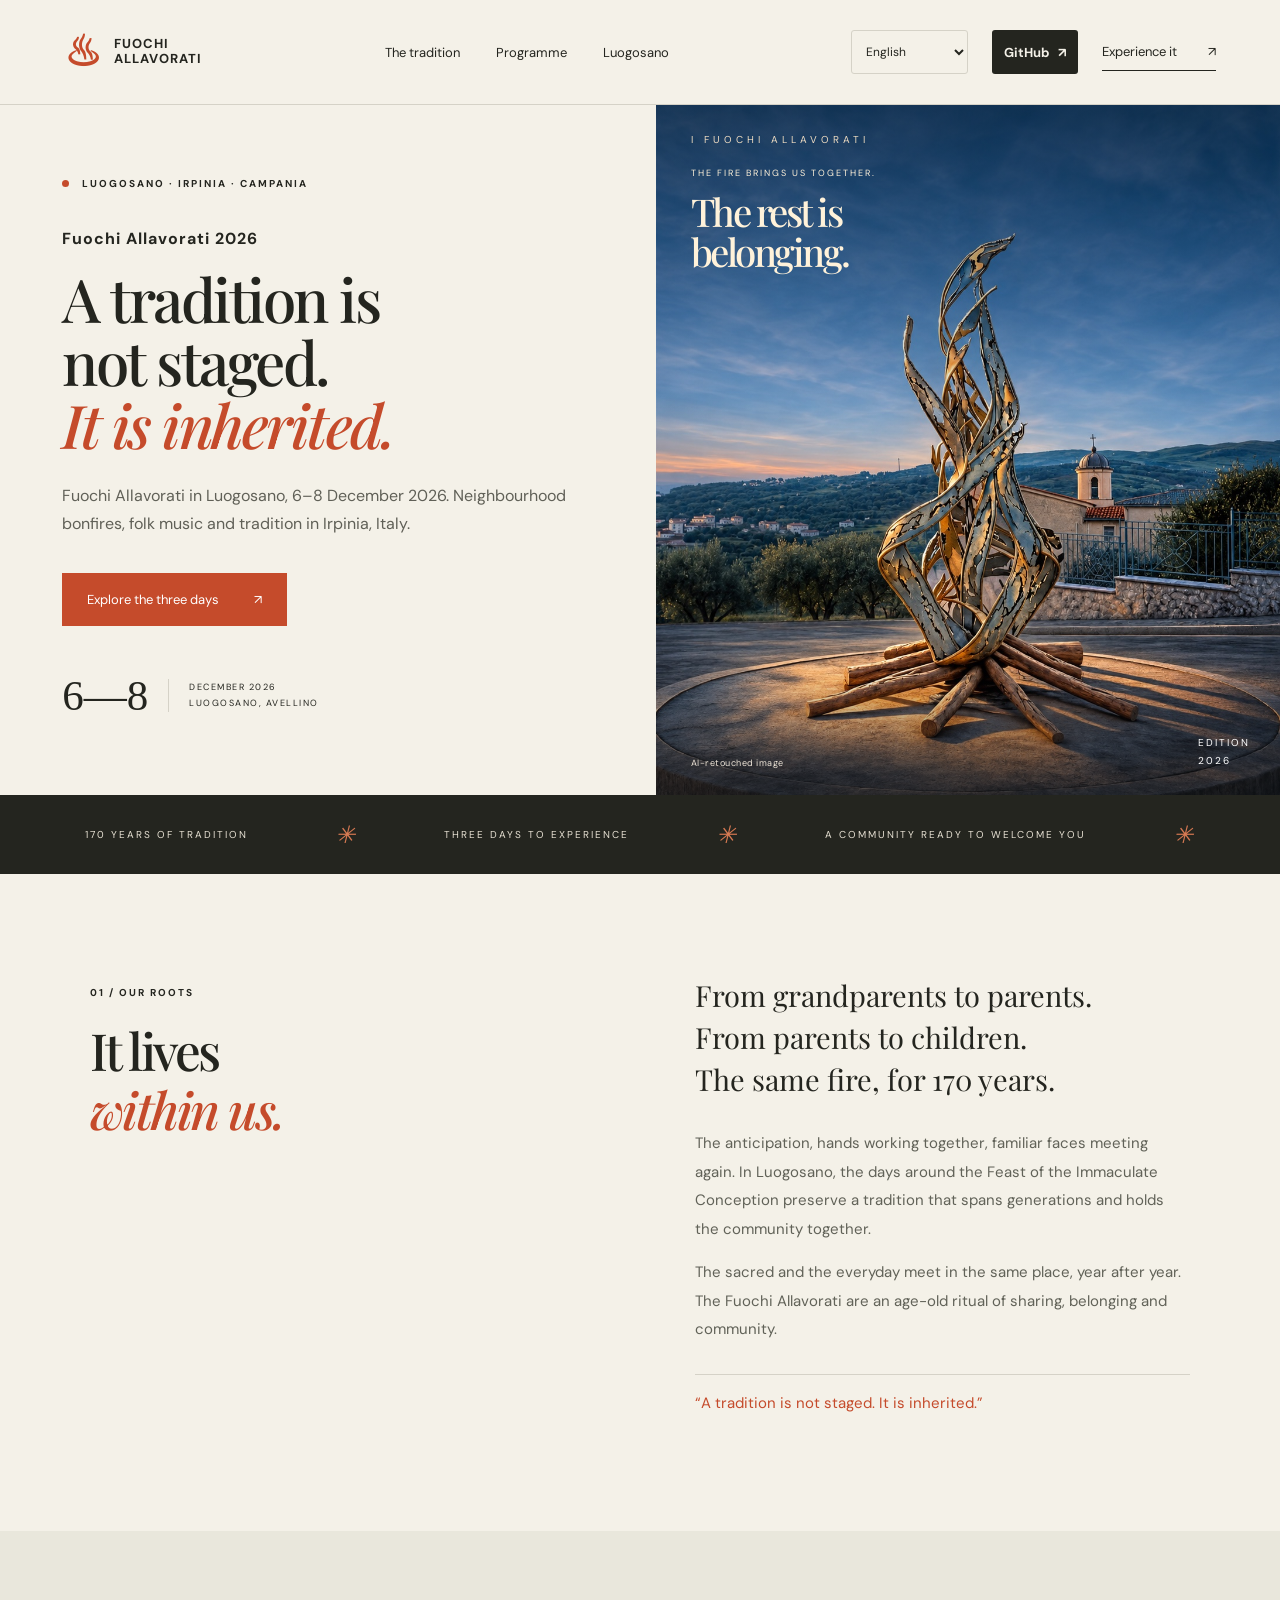
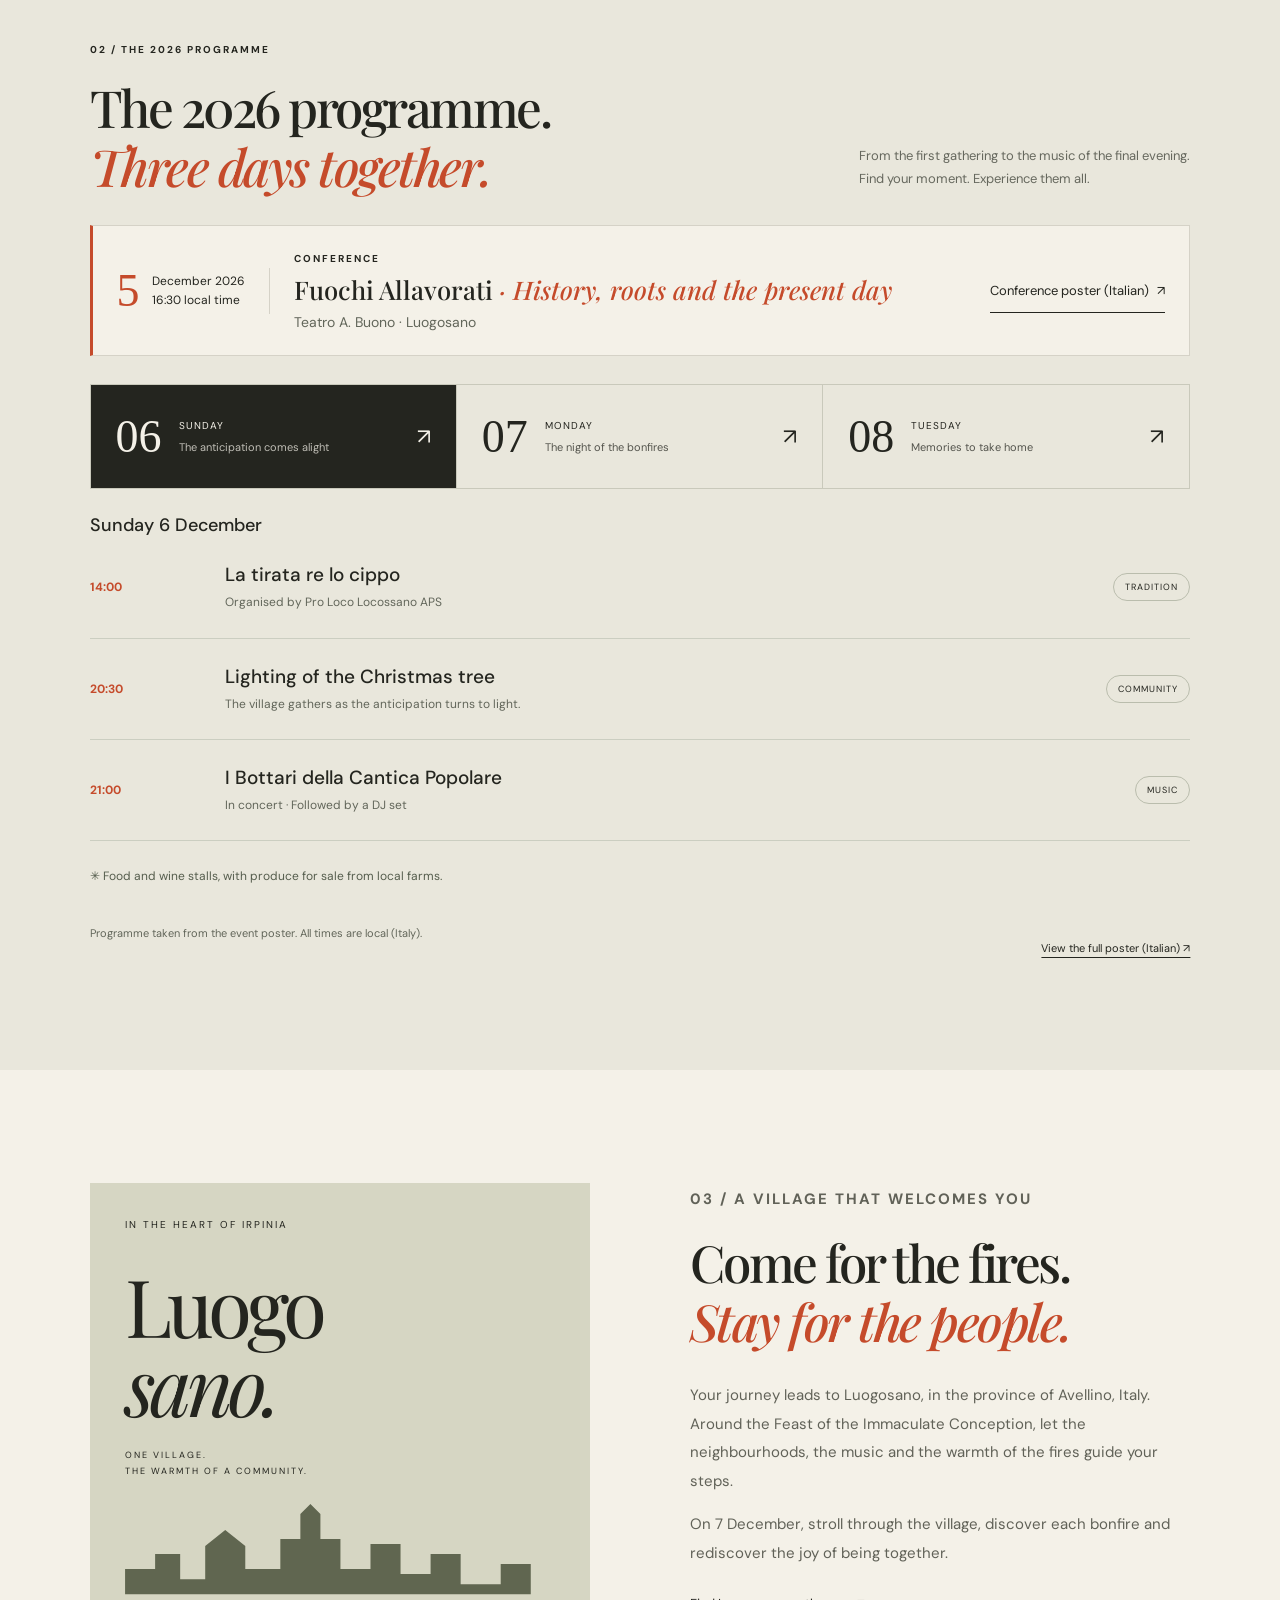
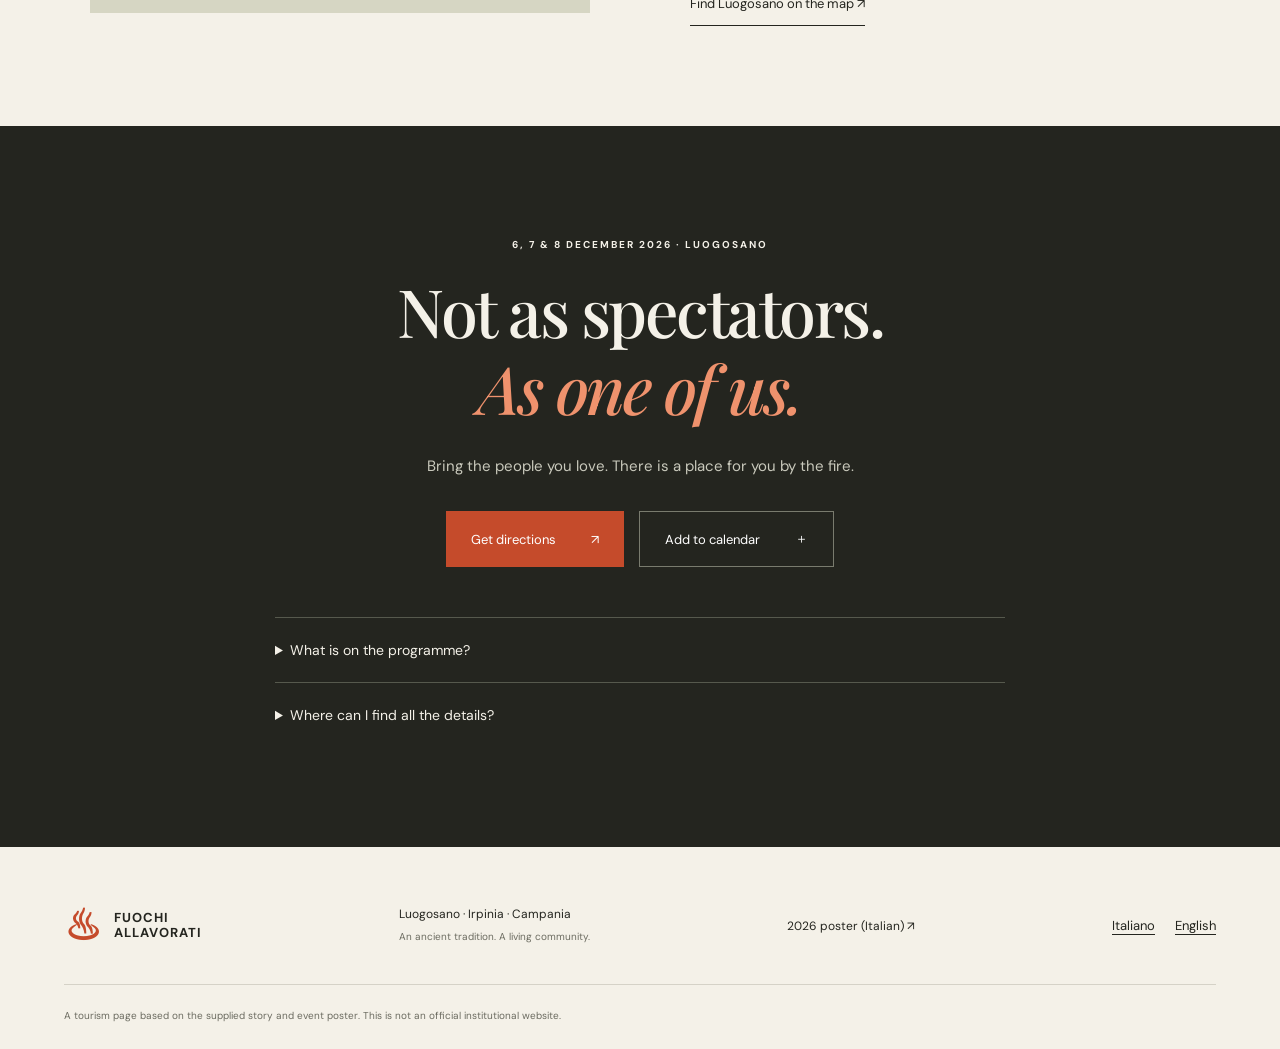
==== en/index.html @ 7b6b76b2 "ottimizzazione SEO and AI" ====
<!doctype html>
<html lang="en">
<head>
<meta charset="UTF-8"><meta name="viewport" content="width=device-width,initial-scale=1">
<!-- SEO:START -->
<title>Fuochi Allavorati 2026 in Luogosano | Programme &amp; Dates</title>
<meta name="description" content="Fuochi Allavorati in Luogosano, Italy, 6–8 December 2026. Bonfires, folk music and Irpinia traditions. Conference on 5 December, programme and directions.">
<meta name="robots" content="index, follow, max-image-preview:large">
<link rel="canonical" href="https://fuochiallavorati.it/en/">
<link rel="alternate" hreflang="it" href="https://fuochiallavorati.it/">
<link rel="alternate" hreflang="en" href="https://fuochiallavorati.it/en/">
<link rel="alternate" hreflang="x-default" href="https://fuochiallavorati.it/">
<link rel="alternate" type="text/markdown" href="https://fuochiallavorati.it/en/index.md" title="Text version">
<link rel="describedby" type="text/plain" href="https://fuochiallavorati.it/llms.txt">
<meta property="og:type" content="website">
<meta property="og:site_name" content="Fuochi Allavorati · Luogosano">
<meta property="og:locale" content="en_GB">
<meta property="og:locale:alternate" content="it_IT">
<meta property="og:url" content="https://fuochiallavorati.it/en/">
<meta property="og:title" content="Fuochi Allavorati 2026 in Luogosano | Programme &amp; Dates">
<meta property="og:description" content="Fuochi Allavorati in Luogosano, Italy, 6–8 December 2026. Bonfires, folk music and Irpinia traditions. Conference on 5 December, programme and directions.">
<meta property="og:image" content="https://fuochiallavorati.it/scultura-fuochi.jpg">
<meta property="og:image:type" content="image/jpeg">
<meta property="og:image:width" content="1066">
<meta property="og:image:height" content="1476">
<meta property="og:image:alt" content="Metal flame sculpture in Luogosano at dusk">
<meta name="twitter:card" content="summary_large_image">
<meta name="twitter:title" content="Fuochi Allavorati 2026 in Luogosano | Programme &amp; Dates">
<meta name="twitter:description" content="Fuochi Allavorati in Luogosano, Italy, 6–8 December 2026. Bonfires, folk music and Irpinia traditions. Conference on 5 December, programme and directions.">
<meta name="twitter:image" content="https://fuochiallavorati.it/scultura-fuochi.jpg">
<script type="application/ld+json">
{
  "@context": "https://schema.org",
  "@graph": [
    {
      "@type": "WebSite",
      "@id": "https://fuochiallavorati.it/#website",
      "url": "https://fuochiallavorati.it/",
      "name": "Fuochi Allavorati · Luogosano",
      "inLanguage": [
        "it",
        "en"
      ]
    },
    {
      "@type": "WebPage",
      "@id": "https://fuochiallavorati.it/en/#webpage",
      "url": "https://fuochiallavorati.it/en/",
      "name": "Fuochi Allavorati 2026 in Luogosano | Programme & Dates",
      "description": "Fuochi Allavorati in Luogosano, Italy, 6–8 December 2026. Bonfires, folk music and Irpinia traditions. Conference on 5 December, programme and directions.",
      "inLanguage": "en",
      "isPartOf": {
        "@id": "https://fuochiallavorati.it/#website"
      },
      "mainEntity": {
        "@id": "https://fuochiallavorati.it/#festival-2026"
      }
    },
    {
      "@type": "Festival",
      "@id": "https://fuochiallavorati.it/#festival-2026",
      "name": "Fuochi Allavorati 2026",
      "description": "Three days of tradition in Luogosano with neighbourhood bonfires, folk music, and food and wine stalls.",
      "startDate": "2026-12-06",
      "endDate": "2026-12-08",
      "eventStatus": "https://schema.org/EventScheduled",
      "eventAttendanceMode": "https://schema.org/OfflineEventAttendanceMode",
      "url": "https://fuochiallavorati.it/en/",
      "image": [
        "https://fuochiallavorati.it/fuochi.jpg"
      ],
      "location": {
        "@type": "Place",
        "name": "Luogosano",
        "address": {
          "@type": "PostalAddress",
          "addressLocality": "Luogosano",
          "addressRegion": "Campania",
          "addressCountry": "IT"
        }
      }
    }
  ]
}
</script>
<!-- SEO:END -->
<meta name="theme-color" content="#201f19">
<link rel="preconnect" href="https://fonts.googleapis.com">
<link rel="preconnect" href="https://fonts.gstatic.com" crossorigin>
<link rel="stylesheet" href="https://fonts.googleapis.com/css2?family=DM+Sans:wght@400;500;600;700&family=Playfair+Display:ital,wght@0,500;0,600;0,700;1,500;1,600&display=swap">
<link rel="preload" as="image" href="../scultura-fuochi.jpg" fetchpriority="high">
<link rel="stylesheet" href="../style.css">
</head>
<body>
<a class="skip" href="#programma">Skip to the programme</a>
<header><a class="brand" href="#" aria-label="Fuochi Allavorati, home"><span class="flame">♨</span><span>FUOCHI<br>ALLAVORATI</span></a><nav aria-label="Main navigation"><a href="#rito">The tradition</a><a href="#programma">Programme</a><a href="#luogosano">Luogosano</a></nav><div class="header-actions"><label class="language-label"><span class="sr-only">Website language</span><select id="language" aria-label="Website language"><option value="auto">Automatic</option><option value="it" lang="it">Italiano</option><option value="en" lang="en">English</option></select></label><a class="repository-link" href="https://github.com/carminedigre/fuochi-allavorati" target="_blank" rel="noopener">GitHub <span aria-hidden="true">↗</span></a><a class="nav-cta" href="#visita">Experience it <span>↗</span></a></div></header>
<main>
<section class="hero">
<div class="hero-copy"><p class="eyebrow"><span class="dot"></span> LUOGOSANO · IRPINIA · CAMPANIA</p><h1><span class="hero-name">Fuochi Allavorati 2026</span>A tradition is<br>not staged.<br><em>It is inherited.</em></h1><p class="intro">Fuochi Allavorati in Luogosano, 6–8 December 2026. Neighbourhood bonfires, folk music and tradition in Irpinia, Italy.</p><a class="button" href="#programma">Explore the three days <span>↗</span></a><div class="hero-date"><b>6—8</b><span>DECEMBER 2026<br>LUOGOSANO, AVELLINO</span></div></div>
<div class="hero-art" role="img" aria-label="Metal flame sculpture in Luogosano at dusk"><div class="art-image"></div><div class="art-shade"></div><span class="art-label">I FUOCHI ALLAVORATI</span><div class="art-caption"><span>THE FIRE BRINGS US TOGETHER.</span><p>The rest is<br>belonging.</p></div><span class="art-credit">AI-retouched image</span><span class="art-number">EDITION<br>2026</span></div>
</section>
<div class="ribbon"><span>170 YEARS OF TRADITION</span><i>✳</i><span>THREE DAYS TO EXPERIENCE</span><i>✳</i><span>A COMMUNITY READY TO WELCOME YOU</span><i>✳</i></div>
<section class="story section" id="rito"><div><p class="eyebrow">01 / OUR ROOTS</p><h2>It lives<br><em>within us.</em></h2></div><div class="story-text"><p class="lead">From grandparents to parents.<br>From parents to children.<br>The same fire, for 170 years.</p><p>The anticipation, hands working together, familiar faces meeting again. In Luogosano, the days around the Feast of the Immaculate Conception preserve a tradition that spans generations and holds the community together.</p><p>The sacred and the everyday meet in the same place, year after year. The Fuochi Allavorati are an age-old ritual of sharing, belonging and community.</p><blockquote>“A tradition is not staged. It is inherited.”</blockquote></div></section>
<section class="program section" id="programma"><div class="section-head"><div><p class="eyebrow">02 / THE 2026 PROGRAMME</p><h2>The 2026 programme.<br><em>Three days together.</em></h2></div><p>From the first gathering to the music of the final evening.<br>Find your moment. Experience them all.</p></div>
<article class="conference" aria-labelledby="convegno">
  <time class="conference-date" datetime="2026-12-05T16:30:00+01:00">
    <span class="conference-day">5</span>
    <span><span>December 2026</span><br><span>16:30 local time</span></span>
  </time>
  <div>
    <p class="eyebrow">CONFERENCE</p>
    <h3 id="convegno">Fuochi Allavorati <em>· <span>History, roots and the present day</span></em></h3>
    <p class="conference-venue">Teatro A. Buono · Luogosano</p>
  </div>
  <a class="text-link" href="../convegno.jpg" target="_blank" rel="noopener">Conference poster (Italian) <span aria-hidden="true">↗</span></a>
</article>
<div class="tabs" role="tablist" aria-label="Programme days"><button role="tab" aria-selected="true" id="tab-6" aria-controls="day-6" tabindex="0" data-day="6"><b>06</b><span>SUNDAY<br><small>The anticipation comes alight</small></span><i>↗</i></button><button role="tab" aria-selected="false" id="tab-7" aria-controls="day-7" tabindex="-1" data-day="7"><b>07</b><span>MONDAY<br><small>The night of the bonfires</small></span><i>↗</i></button><button role="tab" aria-selected="false" id="tab-8" aria-controls="day-8" tabindex="-1" data-day="8"><b>08</b><span>TUESDAY<br><small>Memories to take home</small></span><i>↗</i></button></div>
<div class="day" id="day-6" role="tabpanel" aria-labelledby="tab-6"><h3 class="day-heading">Sunday 6 December</h3><div class="event"><time>14:00</time><div><h3>La tirata re lo cippo</h3><p>Organised by Pro Loco Locossano APS</p></div><span>TRADITION</span></div><div class="event"><time>20:30</time><div><h3>Lighting of the Christmas tree</h3><p>The village gathers as the anticipation turns to light.</p></div><span>COMMUNITY</span></div><div class="event"><time>21:00</time><div><h3>I Bottari della Cantica Popolare</h3><p>In concert · Followed by a DJ set</p></div><span>MUSIC</span></div><p class="program-note">✳ Food and wine stalls, with produce for sale from local farms.</p></div>
<div class="day" id="day-7" role="tabpanel" aria-labelledby="tab-7"><h3 class="day-heading">Monday 7 December</h3><div class="event"><time>EVENING</time><div><h3>The night of the bonfires</h3><p>Bonfires burn throughout the evening in the village neighbourhoods. Walk through the village and discover them, one by one.</p></div><span>THE RITUAL</span></div><div class="event"><time>ROAMING</time><div><h3>Music meets the fire</h3><p>Two folk music groups roam between the bonfires.</p></div><span>MUSIC</span></div></div>
<div class="day" id="day-8" role="tabpanel" aria-labelledby="tab-8"><h3 class="day-heading">Tuesday 8 December</h3><div class="event"><time>DURING THE DAY</time><div><h3>Fuochi Allavorati photography contest</h3><p>Organised by Pro Loco Luogosano APS · Time not specified on the poster.</p></div><span>PHOTOGRAPHY</span></div><div class="event"><time>18:30</time><div><h3>Live music</h3><p>Piazza A. De Gasperi</p></div><span>MUSIC</span></div></div>
<div class="program-bottom"><span>Programme taken from the event poster. All times are local (Italy).</span><a href="../fuochi.jpg" target="_blank" rel="noopener">View the full poster (Italian) ↗</a></div></section>
<section class="place section" id="luogosano"><div class="place-mark"><span>IN THE HEART OF IRPINIA</span><div>Luogo<span>sano.</span></div><p>ONE VILLAGE.<br>THE WARMTH OF A COMMUNITY.</p><svg viewBox="0 0 500 110" aria-hidden="true"><path d="M0 90L35 90 35 65 65 65 65 50 90 50 90 75 115 75 115 42 135 26 155 42 155 65 190 65 190 35 210 35 210 10 220 0 230 10 230 35 250 35 250 65 280 65 280 40 310 40 310 70 340 70 340 50 370 50 370 80 410 80 410 60 440 60 440 90 500 90"/></svg></div><div><p class="eyebrow">03 / A VILLAGE THAT WELCOMES YOU</p><h2>Come for the fires.<br><em>Stay for the people.</em></h2><p>Your journey leads to Luogosano, in the province of Avellino, Italy. Around the Feast of the Immaculate Conception, let the neighbourhoods, the music and the warmth of the fires guide your steps.</p><p>On 7 December, stroll through the village, discover each bonfire and rediscover the joy of being together.</p><a class="text-link" href="https://www.google.com/maps/search/?api=1&query=Luogosano+Avellino+Italia" target="_blank" rel="noopener">Find Luogosano on the map ↗</a></div></section>
<section class="visit section" id="visita"><p class="eyebrow">6, 7 &amp; 8 DECEMBER 2026 · LUOGOSANO</p><h2>Not as spectators.<br><em>As one of us.</em></h2><p>Bring the people you love. There is a place for you by the fire.</p><div class="visit-actions"><a class="button" href="https://www.google.com/maps/dir/?api=1&destination=Luogosano+Avellino+Italia" target="_blank" rel="noopener">Get directions <span>↗</span></a><a class="button secondary" href="../fuochi-allavorati-en.ics" download>Add to calendar <span>＋</span></a></div><details><summary>What is on the programme?</summary><p>6 December: tirata re lo cippo, Christmas tree lighting, a concert, a DJ set, and food and wine stalls. 7 December: neighbourhood bonfires and roaming musicians. 8 December: a photography contest and live music at 18:30 in Piazza A. De Gasperi.</p></details><details><summary>Where can I find all the details?</summary><p>See the <a href="../fuochi.jpg" target="_blank" rel="noopener">full poster (in Italian)</a>. Parking, accessibility, any admission fees and contest entry details are not specified in the available material.</p></details></section>
</main><footer><a class="brand" href="#"><span class="flame">♨</span><span>FUOCHI<br>ALLAVORATI</span></a><p>Luogosano · Irpinia · Campania<br><small>An ancient tradition. A living community.</small></p><a href="../fuochi.jpg" target="_blank" rel="noopener">2026 poster (Italian) ↗</a><div class="language-links"><a href="../" data-language="it" lang="it" hreflang="it">Italiano</a><a href="./" data-language="en" lang="en" hreflang="en">English</a></div><small class="credits">A tourism page based on the supplied story and event poster. This is not an official institutional website.</small></footer>
<script src="../i18n.js" defer></script><script src="../app.js" defer></script></body></html>
---- style.css ----
:root{--paper:#f4f1e8;--ink:#24251f;--orange:#c54b2b;--line:#d5d2c7}*{box-sizing:border-box}html{scroll-behavior:smooth;scroll-padding-top:30px}body{margin:0;background:var(--paper);color:var(--ink);font-family:'DM Sans',sans-serif}a{color:inherit;text-decoration:none}button{font:inherit}a,button,summary{-webkit-tap-highlight-color:transparent}a:focus-visible,button:focus-visible,summary:focus-visible{outline:3px solid var(--orange);outline-offset:6px}header{height:105px;padding:0 5%;display:flex;align-items:center;justify-content:space-between;border-bottom:1px solid var(--line)}.brand{display:flex;gap:11px;align-items:center;font-size:13px;font-weight:700;line-height:1.15;letter-spacing:1px}.flame{font-size:42px;font-family:serif;color:var(--orange)}nav{display:flex;gap:36px;font-size:13px}.nav-cta{font-size:13px;border-bottom:1px solid var(--ink);padding:10px 0}.nav-cta span{margin-left:28px}.hero{display:grid;grid-template-columns:1.05fr 1fr;min-height:690px}.hero-copy{padding:60px 8% 35px 9.5%}.eyebrow{font-size:10px;letter-spacing:2px;font-weight:700;line-height:1.7}.dot{display:inline-block;width:7px;height:7px;background:var(--orange);border-radius:50%;margin-right:9px}h1,h2,.art-caption p{font-family:'Playfair Display',Georgia,serif;font-weight:500;letter-spacing:-2.5px}h1{font-size:clamp(55px,5.5vw,86px);line-height:1.05;margin:35px 0 26px}em{font-weight:500;color:var(--orange)}.intro{font-size:16px;line-height:1.7;color:#606057}.button{display:inline-flex;justify-content:space-between;align-items:center;gap:35px;background:var(--orange);color:#fff;padding:18px 25px;font-size:13px;margin-top:20px;transition:background .2s,transform .2s}.button:hover{background:#a63c21;transform:translateY(-2px)}.hero-date{display:flex;gap:20px;align-items:center;margin-top:48px}.hero-date b{font-family:Georgia,serif;font-weight:400;font-size:43px;line-height:1}.hero-date span{font-size:9px;letter-spacing:1.5px;line-height:1.8;border-left:1px solid var(--line);padding-left:20px}.hero-art{position:relative;overflow:hidden;background:#1b0808;min-height:650px}.art-image{position:absolute;inset:0;background-image:url('fuochi.jpg');background-size:auto 180%;background-position:100% 85%;transform:scale(1.04)}.art-shade{position:absolute;inset:0;background:linear-gradient(180deg,rgba(22,8,5,.94) 0%,rgba(22,8,5,.2) 38%,transparent 60%,rgba(22,8,5,.7) 100%)}.art-label{position:absolute;top:42px;left:35px;color:#eddbc2;letter-spacing:4px;font-size:10px}.art-caption{position:absolute;top:100px;left:35px;color:#fff2da}.art-caption>span{font-size:9px;letter-spacing:2px}.art-caption p{font-size:48px;line-height:1.05;margin:16px 0}.art-number{position:absolute;bottom:30px;right:30px;font-size:10px;line-height:1.8;letter-spacing:2px;color:#fff}.ribbon{background:var(--ink);color:#e7e1d3;display:flex;justify-content:space-around;align-items:center;padding:24px 4%;font-size:10px;letter-spacing:2px;gap:20px}.ribbon i{font-size:24px;color:#d87a53}.section{padding:100px 7%}h2{font-size:clamp(40px,4vw,60px);line-height:1.15;margin:20px 0 30px}.story{display:grid;grid-template-columns:1fr 1fr;gap:10%}.story-text{max-width:530px}.story-text p,.place p{font-size:15px;line-height:1.9;color:#616258}.story-text .lead{font-family:'Playfair Display',Georgia,serif;font-size:29px;line-height:1.45;color:var(--ink);margin-top:0}blockquote{font-size:15px;margin:30px 0 0;padding:18px 0;border-top:1px solid var(--line);color:var(--orange)}.program{background:#e9e7dc}.section-head{display:flex;justify-content:space-between;align-items:flex-end;gap:30px}.section-head>p{font-size:13px;line-height:1.8;color:#66685e;margin-bottom:35px}.tabs{display:grid;grid-template-columns:repeat(3,1fr);margin-top:28px;border:1px solid #c9c9bb}.tabs button{cursor:pointer;border:0;border-right:1px solid #c9c9bb;background:transparent;display:flex;text-align:left;align-items:center;padding:25px;gap:17px;color:var(--ink)}.tabs button:last-child{border-right:0}.tabs button[aria-selected=true]{background:var(--ink);color:var(--paper)}.tabs b{font-family:Georgia,serif;font-size:46px;font-weight:400}.tabs span{font-size:10px;line-height:2;letter-spacing:1px}.tabs small{font-size:11px;letter-spacing:0;opacity:.75}.tabs i{margin-left:auto;font-style:normal;font-size:22px}.day{min-height:315px}.event{display:grid;grid-template-columns:110px 1fr auto;gap:25px;padding:25px 0;border-bottom:1px solid #cbcec1;align-items:center}.event time{font-size:12px;color:var(--orange);font-weight:700}.event h3{font-size:19px;font-weight:500;margin:0 0 6px}.event p{font-size:12px;color:#62665a;margin:0;line-height:1.6}.event>span{font-size:9px;letter-spacing:1px;border:1px solid #babdad;padding:7px 11px;border-radius:30px}.program-note{font-size:12px;padding:15px 0;color:#555d4d}.program-bottom{display:flex;justify-content:space-between;font-size:11px;gap:20px;padding-top:15px;color:#62665a}.program-bottom a{color:var(--ink);text-decoration:underline;text-underline-offset:5px}.place{display:grid;grid-template-columns:1fr 1fr;gap:9%;align-items:center}.place-mark{background:#d6d6c3;padding:35px 35px 0;min-height:390px;display:flex;flex-direction:column;overflow:hidden}.place-mark>span{font-size:10px;letter-spacing:2px}.place-mark>div{font-family:'Playfair Display',Georgia,serif;font-size:80px;letter-spacing:-5px;line-height:.98;margin:35px 0 15px}.place-mark>div span{display:block;font-style:italic}.place-mark p{font-size:9px;line-height:1.8;letter-spacing:2px;color:var(--ink)}.place-mark svg{width:calc(100% + 70px);margin:15px -35px -1px;fill:#606650}.text-link{display:inline-block;font-size:13px;border-bottom:1px solid;padding:12px 0}.visit{background:var(--ink);color:var(--paper);text-align:center}.visit h2{font-size:clamp(45px,5.2vw,75px)}.visit h2 em{color:#ef926d}.visit>p:not(.eyebrow){font-size:15px;color:#c9c9bc}.visit-actions{display:flex;justify-content:center;gap:15px;margin-bottom:50px}.secondary{background:transparent;border:1px solid #797b6e}.secondary:hover{background:#3f4137}details{text-align:left;max-width:730px;margin:auto;border-top:1px solid #56594d;padding:20px 0}summary{cursor:pointer;font-size:14px}details p{font-size:13px;line-height:1.8;color:#c9c9bc}details a{text-decoration:underline}footer{padding:45px 5% 25px;display:flex;align-items:center;justify-content:space-between;flex-wrap:wrap;gap:25px}footer p{font-size:12px;line-height:1.8}footer small{color:#6b6b60;font-size:10px}footer>a:last-of-type{font-size:12px}.credits{flex-basis:100%;border-top:1px solid var(--line);padding-top:22px}.skip{position:absolute;top:-100px}.skip:focus{top:5px;z-index:10;background:white;padding:15px}[hidden]{display:none!important}@media(min-width:1600px){body{max-width:1600px;margin:auto}}@media(max-width:850px){header{height:85px}nav{gap:17px}.hero-copy{padding-top:40px}.hero-art{min-height:620px}.art-image{background-size:auto 155%}.art-caption p{font-size:37px}.section{padding:70px 6%}.tabs button{padding:18px 12px;gap:10px}.tabs b{font-size:34px}.tabs i{display:none}.place-mark>div{font-size:62px}.section-head>p{max-width:220px}.event{grid-template-columns:95px 1fr auto}}@media(max-width:600px){header{height:78px}.brand{font-size:10px}.flame{font-size:32px}nav{gap:15px;font-size:11px}nav a:last-child{display:none}.nav-cta{font-size:11px}.nav-cta span{margin-left:5px}.hero{grid-template-columns:1fr}.hero-copy{padding:35px 6%}.hero h1{font-size:61px;margin-top:23px}.hero-date{margin-top:30px}.hero-art{min-height:440px}.art-image{background-size:auto 245%;background-position:100% 84%}.art-label{top:25px;left:25px}.art-caption{top:65px;left:25px}.art-caption p{font-size:39px}.ribbon{flex-wrap:wrap;font-size:8px;gap:13px;padding:18px}.ribbon span:last-of-type,.ribbon i:last-child{display:none}.ribbon i{font-size:17px}.story,.place{grid-template-columns:1fr;gap:25px}.section{padding:55px 6%}.story-text .lead{font-size:26px}.section-head{display:block}.section-head>p{max-width:none;margin-bottom:20px}.tabs button{display:block;padding:13px 9px}.tabs b{display:block;font-size:32px}.tabs span{font-size:8px;letter-spacing:.5px}.tabs small{font-size:9px;line-height:1.4;display:inline-block}.event{grid-template-columns:75px 1fr;gap:14px}.event time{font-size:10px}.event h3{font-size:17px}.event>span{display:none}.program-bottom{display:block;line-height:2.5}.day{min-height:340px}.place-mark{min-height:350px}.place-mark>div{font-size:80px}.visit-actions{flex-direction:column;gap:0;align-items:center}.visit-actions .button{width:260px;margin-top:15px}.visit h2{font-size:43px}footer{gap:20px}footer p{font-size:10px}}@media(prefers-reduced-motion:reduce){html{scroll-behavior:auto}*{transition:none!important}}
/* Isola visivamente il fuoco nella parte fotografica della locandina. */
.art-image{inset:20% 0 0;background-size:auto 300%;background-position:100% 85%}.art-shade{background:linear-gradient(180deg,#1b0808 0%,rgba(27,8,8,.96) 20%,rgba(27,8,8,.25) 51%,transparent 72%,rgba(27,8,8,.45) 100%)}
@media(max-width:600px){.art-image{inset:0;background-size:auto 300%;background-position:100% 85%}}
/* Language control and touch-first responsive refinements. */
.sr-only{position:absolute;width:1px;height:1px;padding:0;margin:-1px;overflow:hidden;clip:rect(0,0,0,0);white-space:nowrap;border:0}
.header-actions{display:flex;align-items:center;gap:24px}.language-label select{font:inherit;font-size:12px;color:var(--ink);background:transparent;border:1px solid var(--line);border-radius:3px;min-height:44px;max-width:145px;padding:8px 25px 8px 10px;cursor:pointer}.language-label select:focus-visible{outline:3px solid var(--orange);outline-offset:3px}
header nav a{display:inline-flex;align-items:center;min-height:44px}.hero-copy,.hero-art,.story>div,.place>div{min-width:0}html[lang=en] h1{font-size:clamp(48px,4.7vw,73px)}.event time{overflow-wrap:anywhere}.event h3,.event p{overflow-wrap:break-word}.tabs button{min-height:92px}.tabs span{min-width:0}.program-bottom a,.text-link{min-height:44px;display:inline-flex;align-items:center}summary{min-height:44px;align-content:center}details{padding:10px 0}.credits{line-height:1.7}
@media(max-width:1050px){header{padding:0 4%;gap:18px}header nav{gap:20px}.header-actions{gap:15px}.hero-copy{padding-left:8%;padding-right:6%}.nav-cta span{margin-left:8px}.tabs button{padding:20px 14px}.tabs small{line-height:1.4;display:inline-block}.section-head>p{max-width:270px}}
@media(max-width:760px){header{height:auto;min-height:112px;display:grid;grid-template-columns:1fr auto;gap:0 12px;padding:12px 5% 0}header>.brand{grid-column:1;grid-row:1}header nav{grid-column:1 / -1;grid-row:2;justify-content:space-between;border-top:1px solid var(--line);margin-top:10px;gap:12px}header nav a{font-size:12px}header nav a:last-child{display:inline-flex}.header-actions{grid-column:2;grid-row:1}.header-actions .nav-cta{display:none}.language-label select{font-size:12px;max-width:145px}.hero{grid-template-columns:1fr}.hero-copy{padding:35px 6% 38px}.hero h1,html[lang=en] .hero h1{font-size:clamp(42px,8.7vw,65px);letter-spacing:-2px;margin-top:24px}.hero-art{min-height:400px}.art-image{inset:0;background-size:auto 300%;background-position:100% 85%}.art-caption{top:60px;left:6%}.art-label{left:6%;top:25px}.art-caption p{font-size:38px}.hero-date{margin-top:30px}.hero .button{min-height:52px}.intro{font-size:16px}.ribbon{font-size:9px;letter-spacing:1px}.story,.place{grid-template-columns:1fr;gap:25px}.section-head{display:block}.section-head>p{max-width:none}.place-mark{max-width:100%}.visit h2{font-size:clamp(36px,7vw,52px)}}
@media(max-width:600px){.hero-art{min-height:370px}.section{padding:52px 6%}h2{font-size:clamp(34px,8.5vw,48px);letter-spacing:-1.5px}.tabs button{padding:14px 8px;min-height:130px}.tabs span{font-size:9px;letter-spacing:.2px}.tabs small{font-size:11px;line-height:1.4;min-height:32px;margin-top:5px}.tabs b{font-size:32px}.event{grid-template-columns:72px minmax(0,1fr);gap:12px;padding:23px 0}.event p{font-size:14px;line-height:1.6}.event h3{font-size:18px;line-height:1.35}.event time{font-size:11px}.program-note{font-size:13px;line-height:1.7}.program-bottom{font-size:12px;line-height:1.7}.day{min-height:0}.story-text p,.place p{font-size:16px;line-height:1.8}.place-mark p{font-size:10px}.visit-actions .button{width:100%;max-width:350px;min-height:52px}.visit-actions{margin-bottom:35px}.visit>p:not(.eyebrow){line-height:1.7}summary{font-size:15px;line-height:1.5;padding:8px 0}details p{font-size:14px}footer>a:last-of-type{min-height:44px;display:flex;align-items:center}footer p{font-size:12px}.credits{font-size:11px}.art-number{bottom:22px}.hero-date span{font-size:10px}}
@media(max-width:360px){.hero h1,html[lang=en] .hero h1{font-size:40px}.ribbon{font-size:8px;gap:8px}.ribbon i{font-size:14px}.tabs small{font-size:10px}.tabs button{padding:12px 6px}.place-mark>div{font-size:68px}.art-caption p{font-size:34px}}
@media(max-width:600px){.program-bottom a{display:flex;width:fit-content;margin-top:8px}}
.hero-art { background: #142a42; }
.art-image {
  inset: 0;
  background-image: url('scultura-fuochi.jpg');
  background-size: cover;
  background-position: center 80%;
  transform: none;
}
.art-shade {
  background: linear-gradient(180deg, rgba(10, 22, 34, .5), transparent 48%, transparent 82%, rgba(14, 18, 23, .65));
}
.art-label { top: 28px; }
.art-caption { top: 55px; }
.art-caption p { margin: 10px 0; font-size: clamp(29px, 3vw, 42px); }
.art-credit{position:absolute;bottom:25px;left:35px;color:#eee5d8;font-size:9px;letter-spacing:.5px;max-width:65%;line-height:1.5}.art-number{bottom:25px}
@media(max-width:760px){.hero-art{min-height:max(460px, 89vw)}.art-credit{left:6%;bottom:20px}.art-number{bottom:20px}.art-label{top:20px}.art-caption{top:42px}.art-caption p{font-size:28px}}
@media(max-width:360px){.hero-art{min-height:420px}}

.repository-link {
  display: inline-flex;
  align-items: center;
  gap: 8px;
  min-height: 44px;
  padding: 0 12px;
  border-radius: 3px;
  background: var(--ink);
  color: var(--paper);
  font-size: 13px;
  font-weight: 700;
}
.repository-link:hover { background: #3f4137; }
@media (max-width: 760px) {
  .header-actions { gap: 8px; }
  .language-label select { padding-right: 16px; }
  .repository-link { gap: 6px; padding: 0 10px; }
}
@media (max-width: 360px) {
  header { column-gap: 6px; }
  header > .brand, .header-actions { gap: 6px; }
  .language-label select { padding-right: 10px; padding-left: 8px; }
  .repository-link { padding: 0 8px; font-size: 12px; }
  .repository-link span { display: none; }
}

.conference {
  display: grid;
  grid-template-columns: auto minmax(0, 1fr) auto;
  align-items: center;
  gap: 24px;
  padding: 24px;
  background: var(--paper);
  border: 1px solid var(--line);
  border-left: 3px solid var(--orange);
}
.conference-date {
  display: flex;
  align-items: center;
  gap: 12px;
  padding-right: 24px;
  border-right: 1px solid var(--line);
  font-size: 12px;
  line-height: 1.6;
}
.conference-day {
  color: var(--orange);
  font: 46px/1 Georgia, serif;
}
.conference .eyebrow { margin: 0 0 6px; }
.conference h3 {
  margin: 0;
  font: 500 clamp(21px, 2vw, 28px)/1.25 'Playfair Display', Georgia, serif;
}
.conference-venue {
  margin: 8px 0 0;
  color: #62665a;
  font-size: 14px;
}
.conference .text-link { gap: 8px; justify-self: start; }
@media (max-width: 760px) {
  .conference {
    grid-template-columns: minmax(0, 1fr);
    gap: 16px;
    padding: 20px;
  }
  .conference-date {
    padding: 0;
    border: 0;
  }
}

.day-heading { font-size: 18px; font-weight: 500; margin: 24px 0 0; }
.tabs { display: none; }
.program-ready .tabs { display: grid; }
.language-links { display: flex; gap: 20px; font-size: 13px; }
.language-links a { display: inline-flex; align-items: center; min-height: 44px; text-decoration: underline; text-underline-offset: 4px; }

.hero-name {
  display: block;
  margin-bottom: 16px;
  font: 700 16px/1.5 'DM Sans', sans-serif;
  letter-spacing: 1px;
}
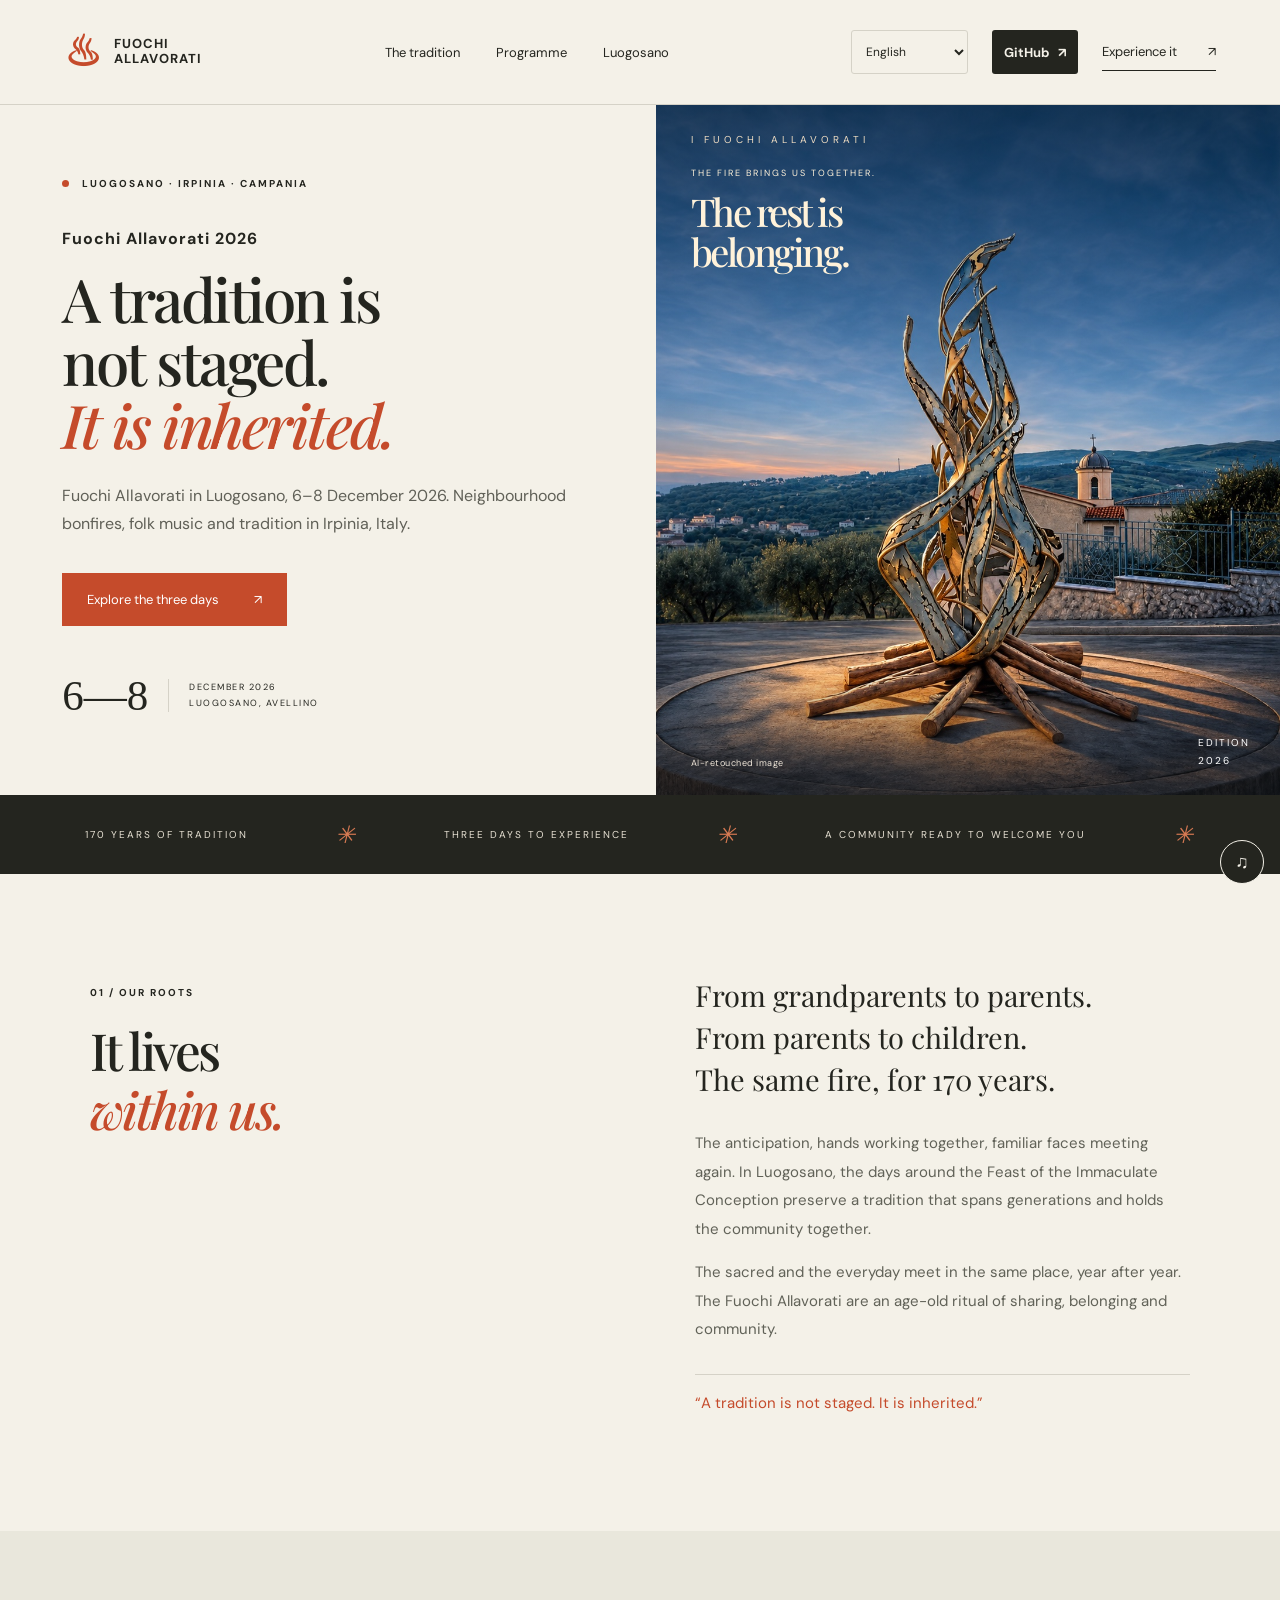
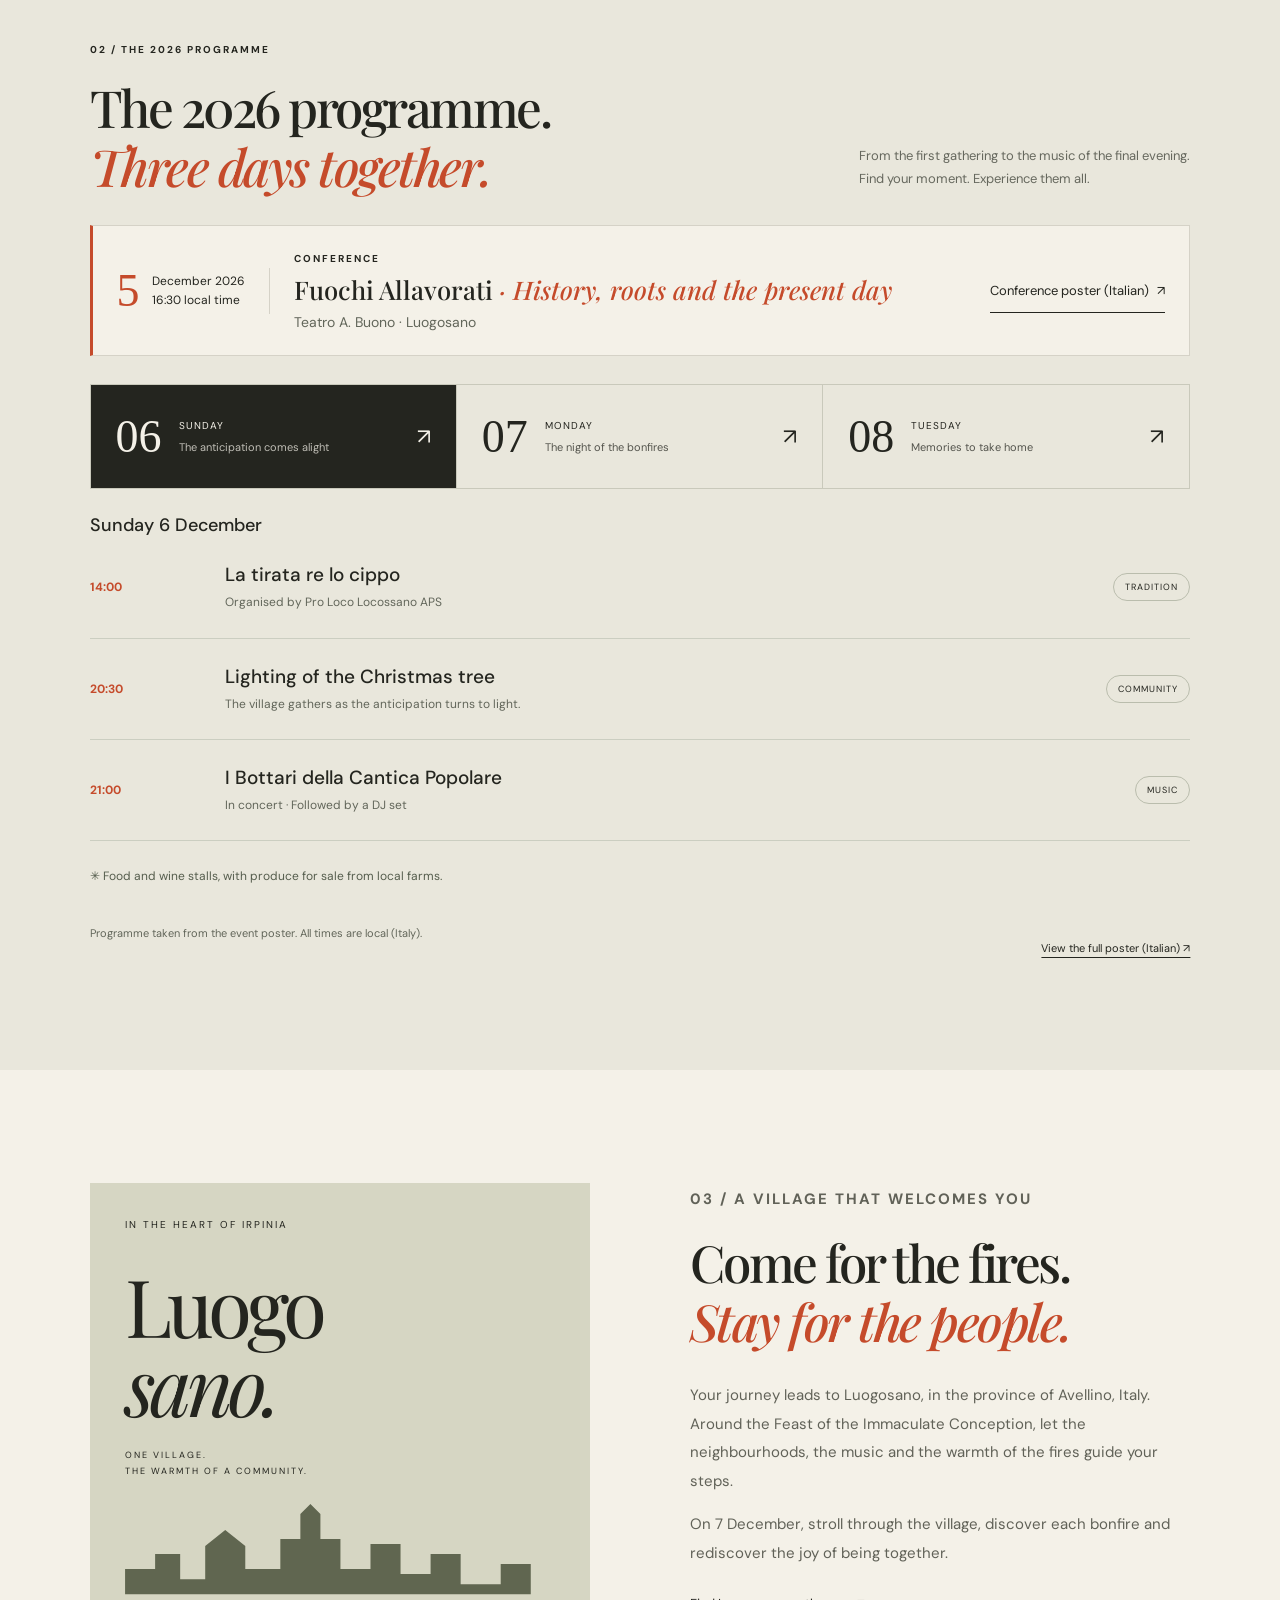
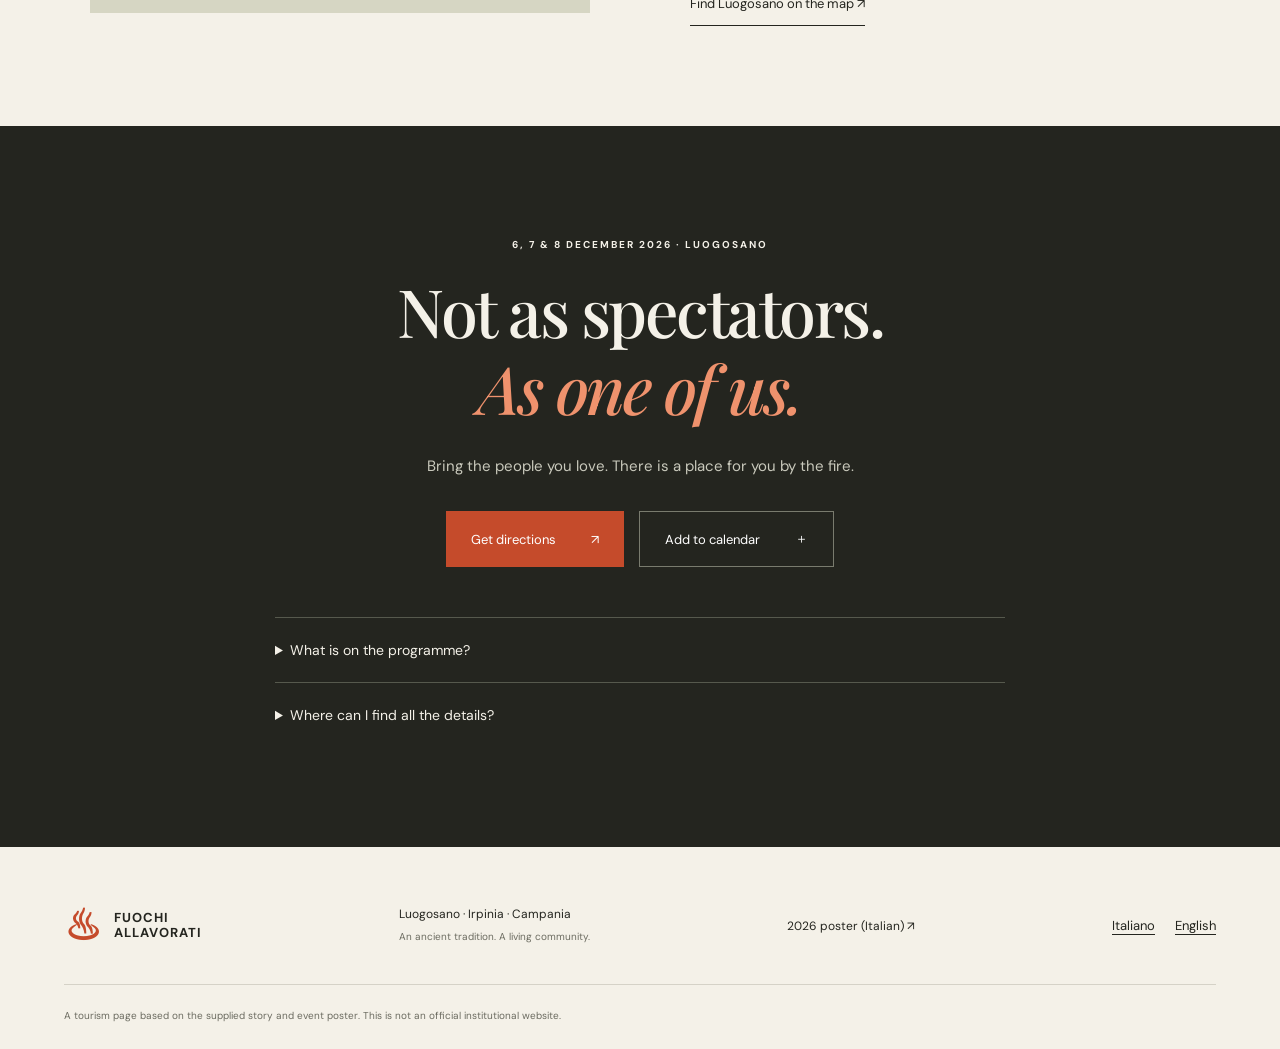
==== commit ac83c948: "add music" ====
--- a/en/index.html
+++ b/en/index.html
@@ -93,6 +93,8 @@
 </head>
 <body>
 <a class="skip" href="#programma">Skip to the programme</a>
+<audio id="background-music" src="../music/fuochiAllavorati.mp3" preload="none"></audio>
+<button class="music-toggle" type="button" aria-label="Background music" aria-controls="background-music" aria-pressed="false" hidden><span aria-hidden="true">♫</span></button>
 <header><a class="brand" href="#" aria-label="Fuochi Allavorati, home"><span class="flame">♨</span><span>FUOCHI<br>ALLAVORATI</span></a><nav aria-label="Main navigation"><a href="#rito">The tradition</a><a href="#programma">Programme</a><a href="#luogosano">Luogosano</a></nav><div class="header-actions"><label class="language-label"><span class="sr-only">Website language</span><select id="language" aria-label="Website language"><option value="auto">Automatic</option><option value="it" lang="it">Italiano</option><option value="en" lang="en">English</option></select></label><a class="repository-link" href="https://github.com/carminedigre/fuochi-allavorati" target="_blank" rel="noopener">GitHub <span aria-hidden="true">↗</span></a><a class="nav-cta" href="#visita">Experience it <span>↗</span></a></div></header>
 <main>
 <section class="hero">
--- a/style.css
+++ b/style.css
@@ -42,6 +42,27 @@
   font-weight: 700;
 }
 .repository-link:hover { background: #3f4137; }
+
+.music-toggle {
+  position: fixed;
+  z-index: 5;
+  right: max(16px, env(safe-area-inset-right));
+  bottom: max(16px, env(safe-area-inset-bottom));
+  display: grid;
+  place-items: center;
+  width: 44px;
+  height: 44px;
+  padding: 0;
+  border: 1px solid var(--paper);
+  border-radius: 50%;
+  background: var(--ink);
+  color: var(--paper);
+  font-size: 18px;
+  line-height: 1;
+  cursor: pointer;
+}
+.music-toggle:hover { background: #3f4137; }
+.music-toggle[aria-pressed="true"] { font-size: 12px; }
 @media (max-width: 760px) {
   .header-actions { gap: 8px; }
   .language-label select { padding-right: 16px; }
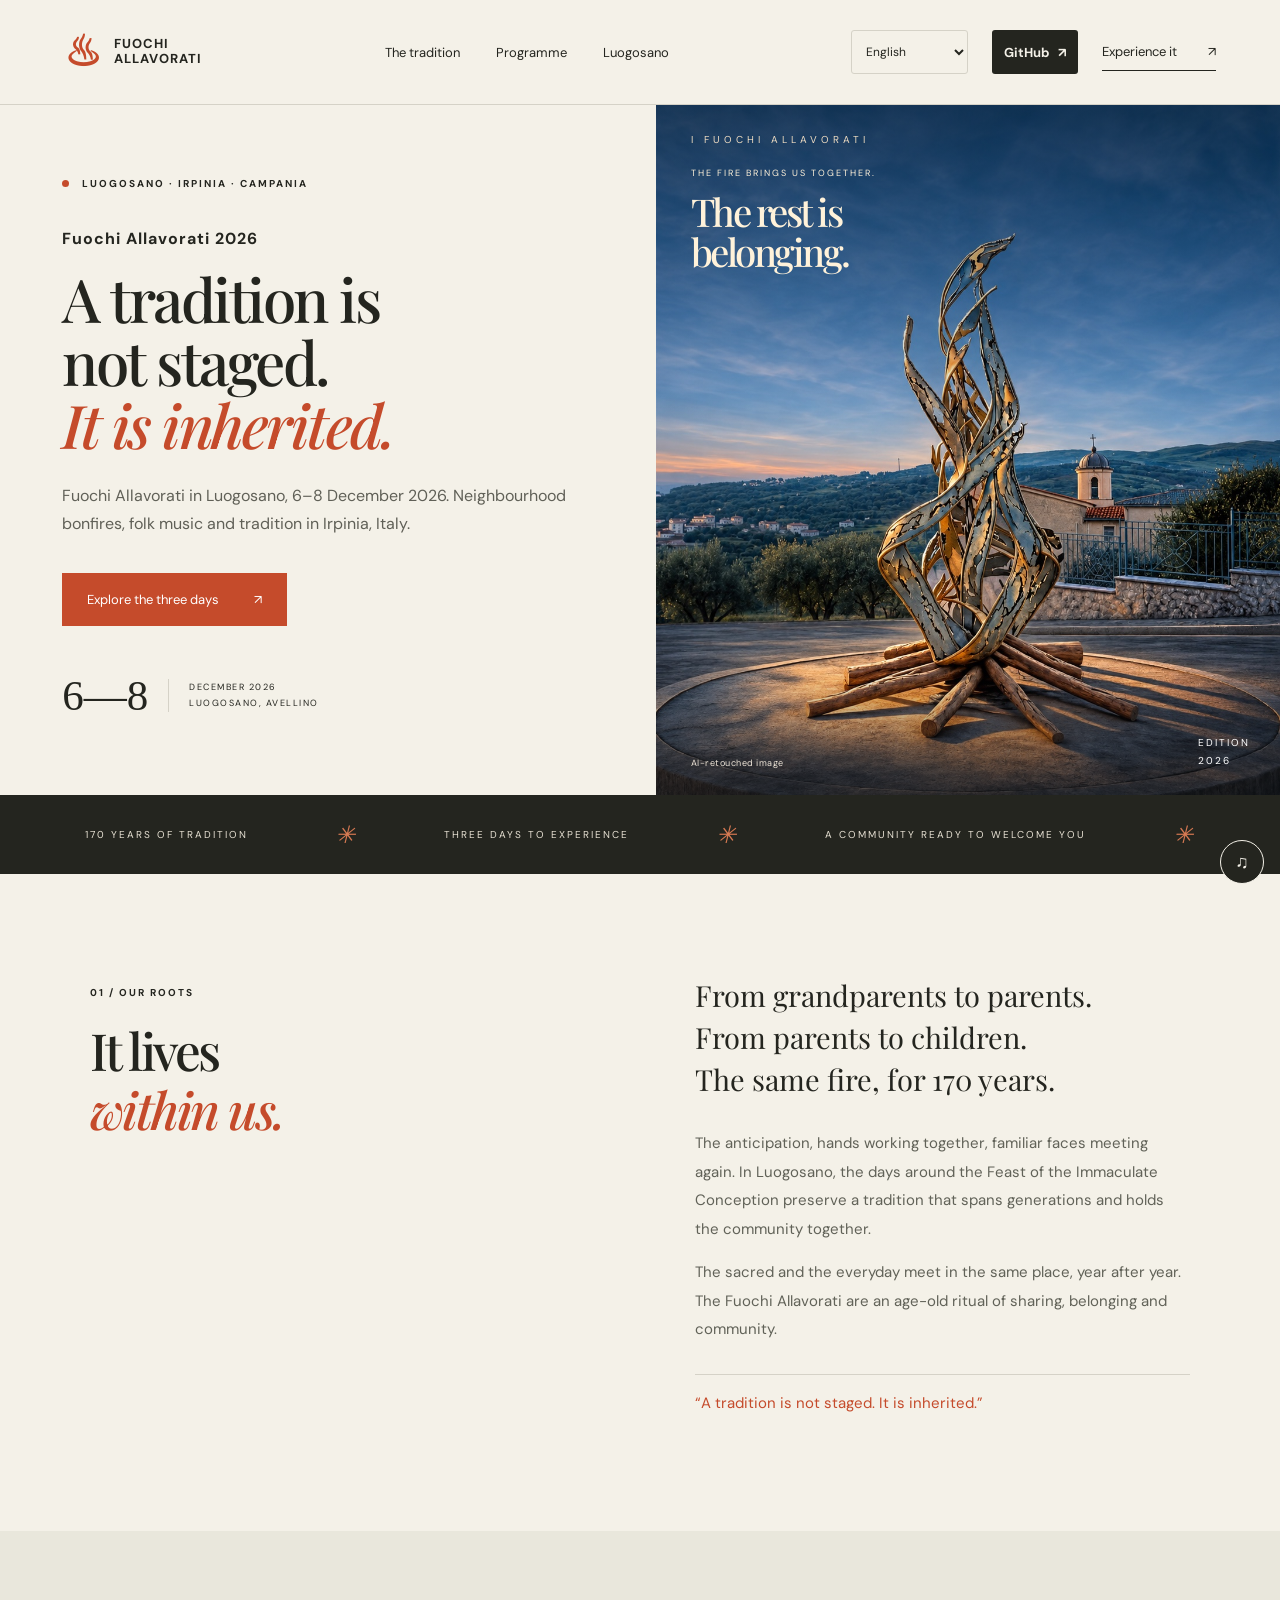
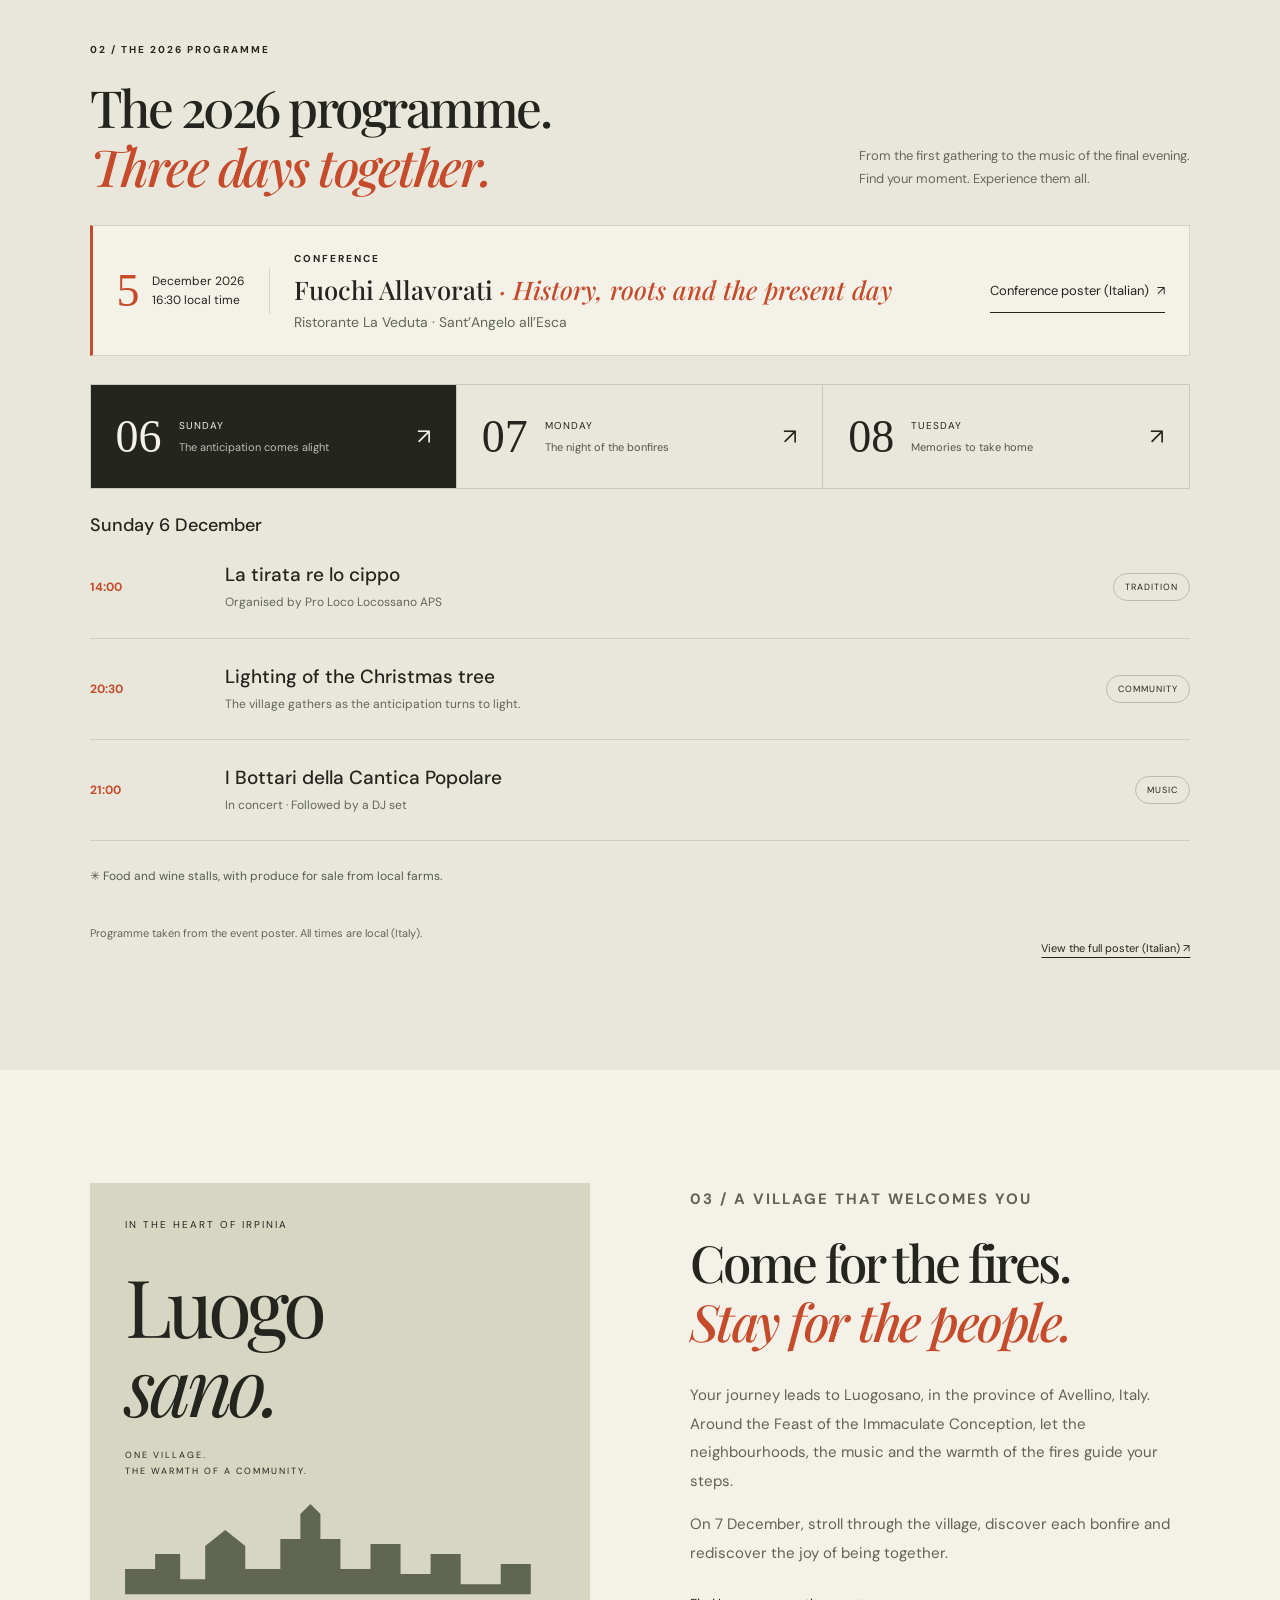
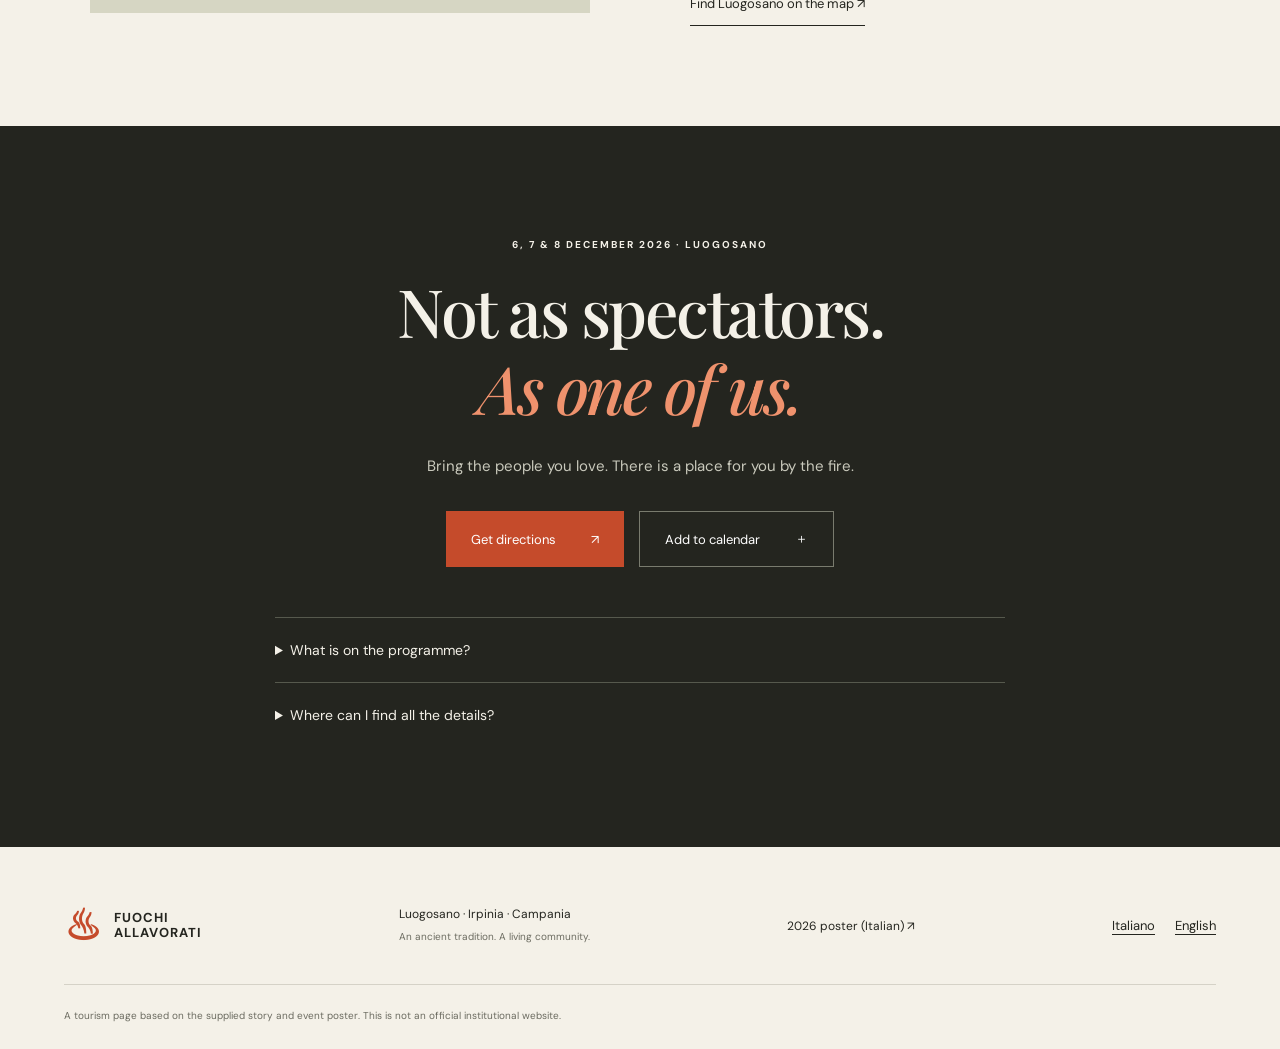
==== commit 280baf02: "modifica location convegno 5 Dicembre" ====
--- a/en/index.html
+++ b/en/index.html
@@ -112,7 +112,7 @@
   <div>
     <p class="eyebrow">CONFERENCE</p>
     <h3 id="convegno">Fuochi Allavorati <em>· <span>History, roots and the present day</span></em></h3>
-    <p class="conference-venue">Teatro A. Buono · Luogosano</p>
+    <p class="conference-venue">Ristorante La Veduta · Sant’Angelo all’Esca</p>
   </div>
   <a class="text-link" href="../convegno.jpg" target="_blank" rel="noopener">Conference poster (Italian) <span aria-hidden="true">↗</span></a>
 </article>
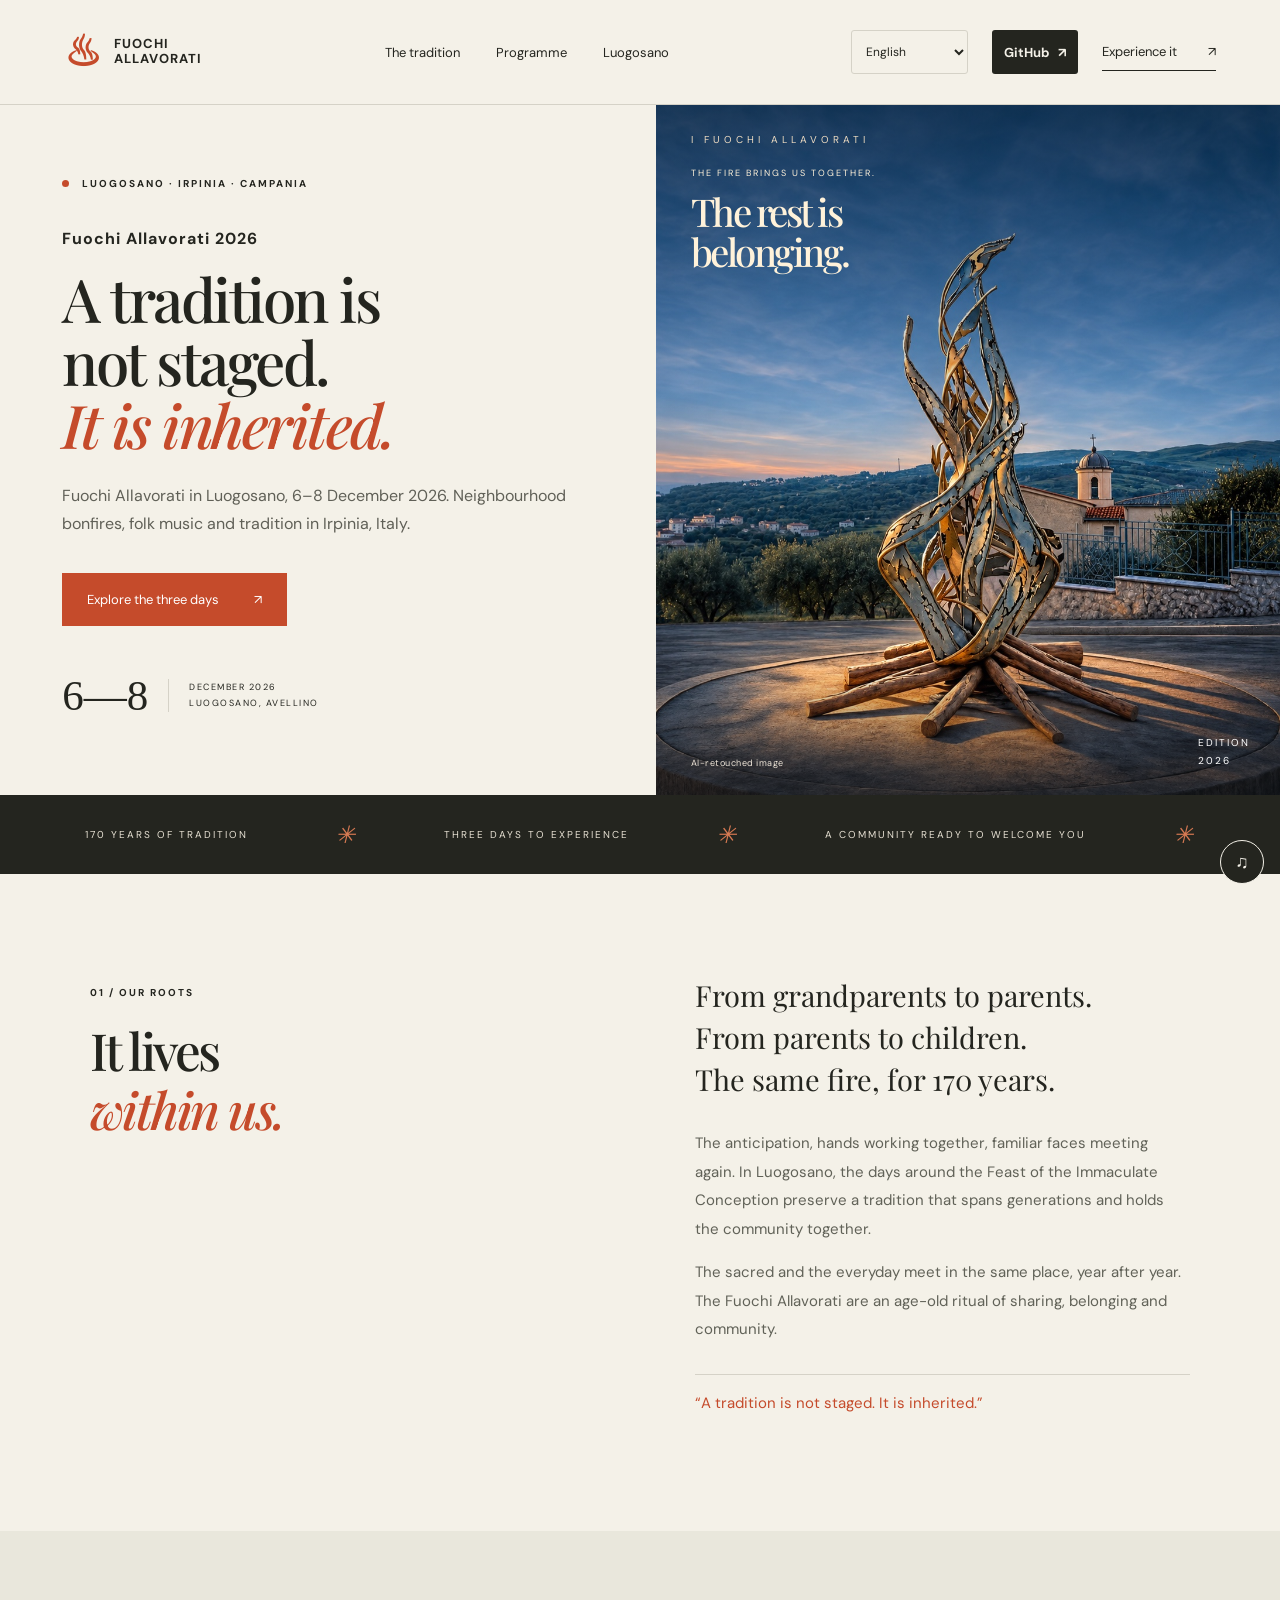
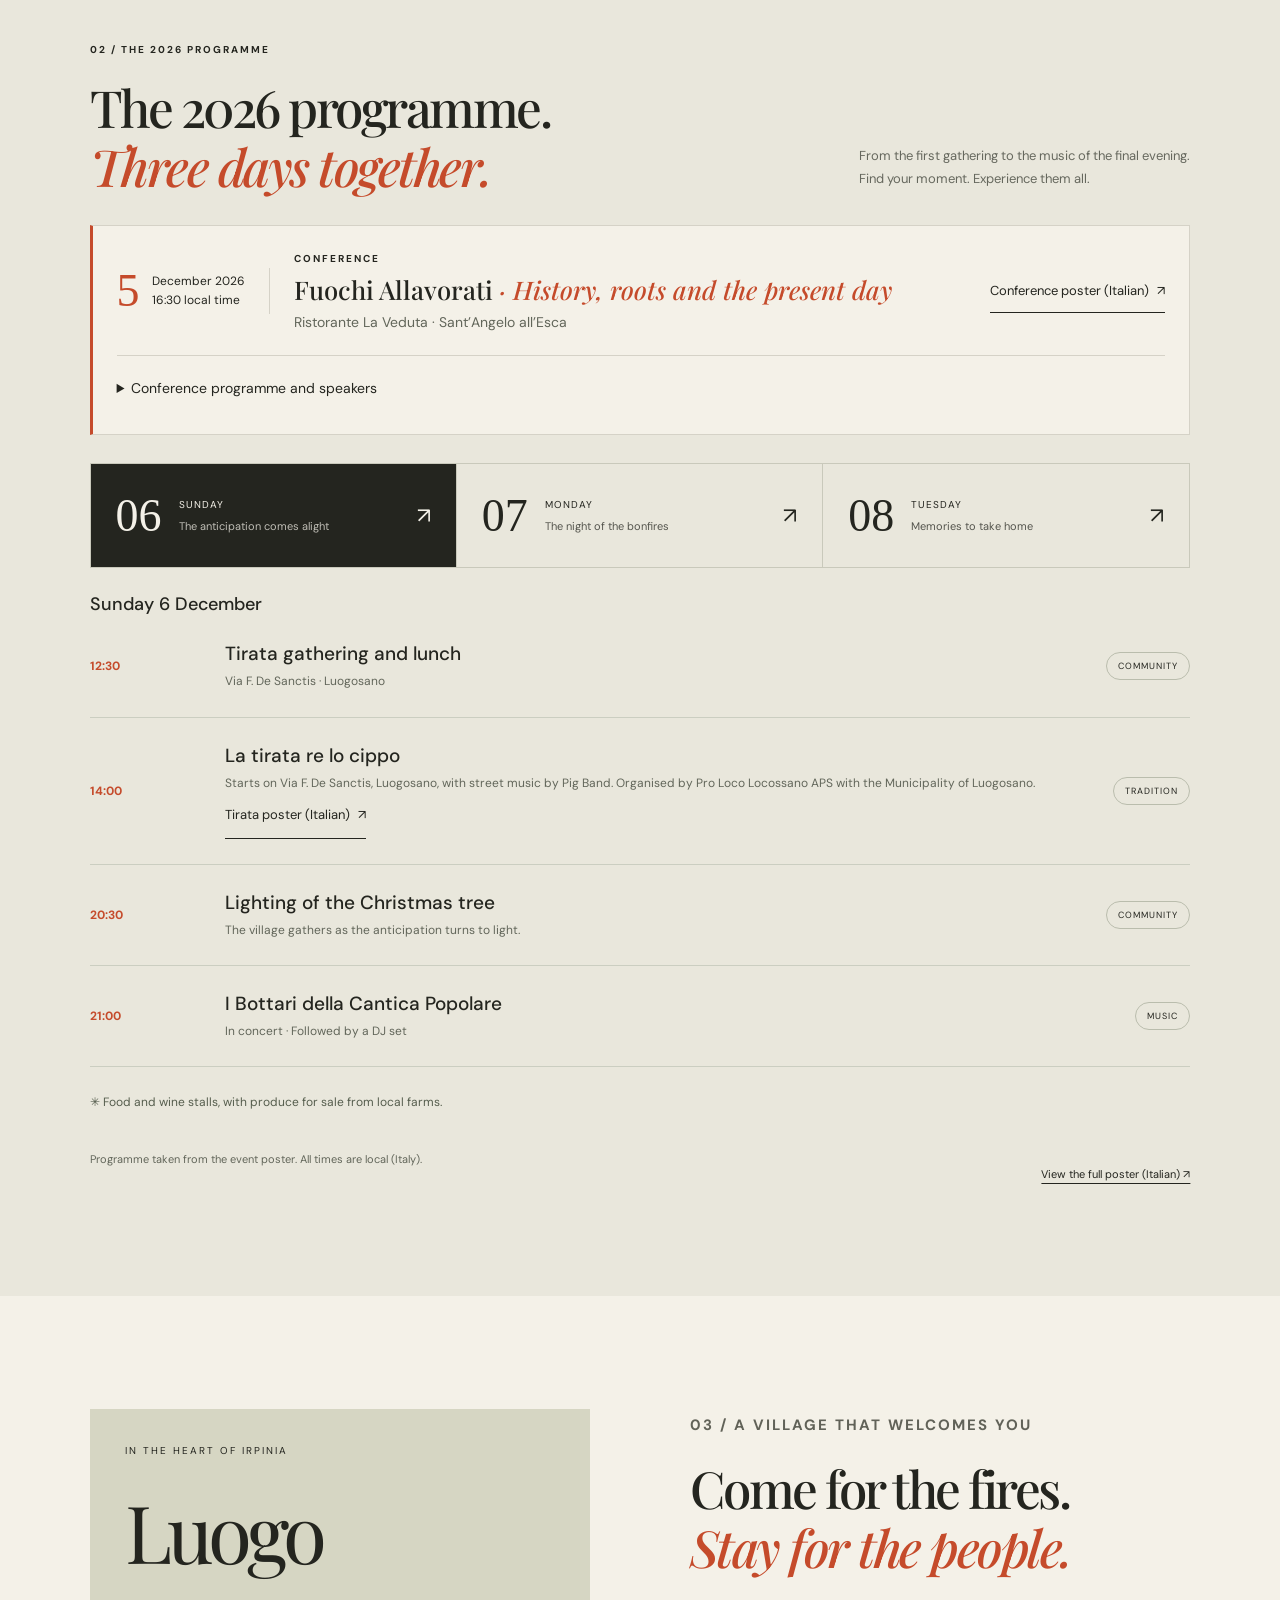
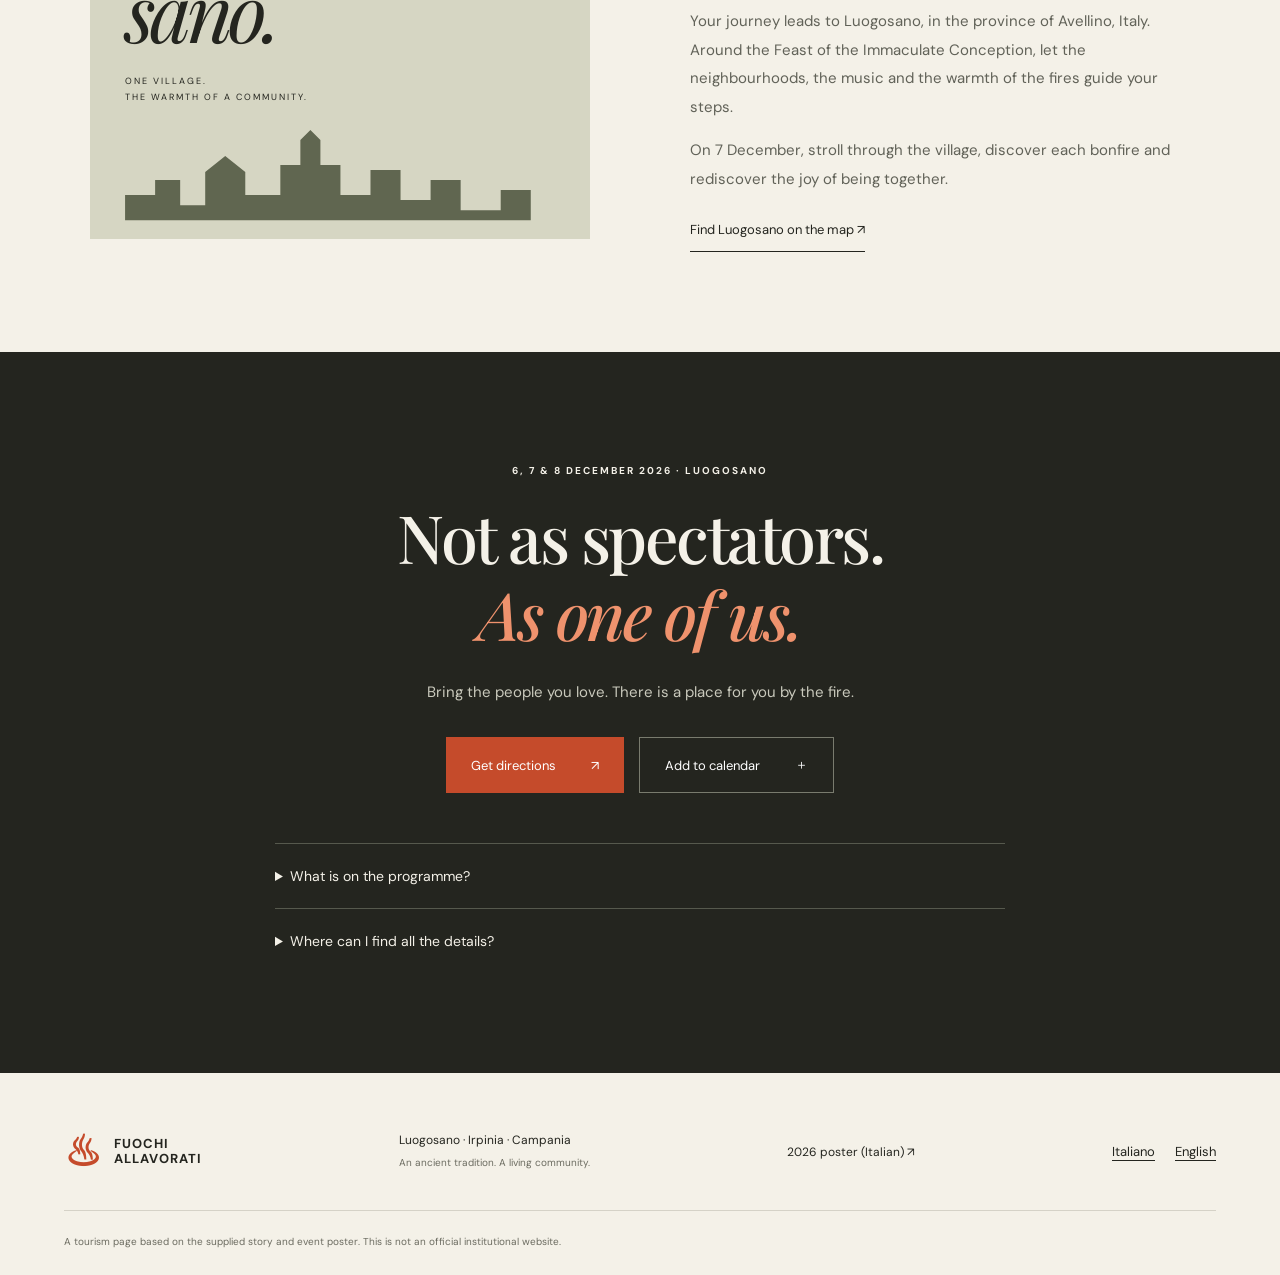
==== commit 491ca320: "aggiunta dettagli conferenza del 6 + dettagli evento tirata del cippo" ====
--- a/en/index.html
+++ b/en/index.html
@@ -115,9 +115,24 @@
     <p class="conference-venue">Ristorante La Veduta · Sant’Angelo all’Esca</p>
   </div>
   <a class="text-link" href="../convegno.jpg" target="_blank" rel="noopener">Conference poster (Italian) <span aria-hidden="true">↗</span></a>
+  <details class="conference-programme">
+    <summary>Conference programme and speakers</summary>
+    <p>Welcome from Nicoletta Loglisci, president of Pro Loco Locossano APS. Journalist Enzo Costanza hosts and moderates.</p>
+    <p>Opening remarks by Angelo Antonio Di Gregorio, mayor of Luogosano, and Fausto Picone, president of the Province of Avellino.</p>
+    <h4>Talks</h4>
+    <ul>
+      <li><strong>Angelo Antonio Di Gregorio</strong> · How culture shapes local identity</li>
+      <li><strong>Vincenzo Esposito</strong> · The anthropology and rituals of fire</li>
+      <li><strong>Giovanni Ferrante</strong> · Fire rituals in Irpinia and the Fuochi Allavorati of Luogosano</li>
+    </ul>
+    <p>Additional speakers include Mariacarmela Serluca, Teodoro Boccuzzi, Domenico Biancardi, Luigi Barbati and Giuseppe Silvestri.</p>
+  </details>
 </article>
 <div class="tabs" role="tablist" aria-label="Programme days"><button role="tab" aria-selected="true" id="tab-6" aria-controls="day-6" tabindex="0" data-day="6"><b>06</b><span>SUNDAY<br><small>The anticipation comes alight</small></span><i>↗</i></button><button role="tab" aria-selected="false" id="tab-7" aria-controls="day-7" tabindex="-1" data-day="7"><b>07</b><span>MONDAY<br><small>The night of the bonfires</small></span><i>↗</i></button><button role="tab" aria-selected="false" id="tab-8" aria-controls="day-8" tabindex="-1" data-day="8"><b>08</b><span>TUESDAY<br><small>Memories to take home</small></span><i>↗</i></button></div>
-<div class="day" id="day-6" role="tabpanel" aria-labelledby="tab-6"><h3 class="day-heading">Sunday 6 December</h3><div class="event"><time>14:00</time><div><h3>La tirata re lo cippo</h3><p>Organised by Pro Loco Locossano APS</p></div><span>TRADITION</span></div><div class="event"><time>20:30</time><div><h3>Lighting of the Christmas tree</h3><p>The village gathers as the anticipation turns to light.</p></div><span>COMMUNITY</span></div><div class="event"><time>21:00</time><div><h3>I Bottari della Cantica Popolare</h3><p>In concert · Followed by a DJ set</p></div><span>MUSIC</span></div><p class="program-note">✳ Food and wine stalls, with produce for sale from local farms.</p></div>
+<div class="day" id="day-6" role="tabpanel" aria-labelledby="tab-6"><h3 class="day-heading">Sunday 6 December</h3>
+<div class="event"><time datetime="2026-12-06T12:30:00+01:00">12:30</time><div><h3>Tirata gathering and lunch</h3><p>Via F. De Sanctis · Luogosano</p></div><span>COMMUNITY</span></div>
+<div class="event"><time datetime="2026-12-06T14:00:00+01:00">14:00</time><div><h3>La tirata re lo cippo</h3><p>Starts on Via F. De Sanctis, Luogosano, with street music by Pig Band. Organised by Pro Loco Locossano APS with the Municipality of Luogosano.<br><a class="text-link" href="../tirata.jpg" target="_blank" rel="noopener">Tirata poster (Italian) <span aria-hidden="true">↗</span></a></p></div><span>TRADITION</span></div>
+<div class="event"><time>20:30</time><div><h3>Lighting of the Christmas tree</h3><p>The village gathers as the anticipation turns to light.</p></div><span>COMMUNITY</span></div><div class="event"><time>21:00</time><div><h3>I Bottari della Cantica Popolare</h3><p>In concert · Followed by a DJ set</p></div><span>MUSIC</span></div><p class="program-note">✳ Food and wine stalls, with produce for sale from local farms.</p></div>
 <div class="day" id="day-7" role="tabpanel" aria-labelledby="tab-7"><h3 class="day-heading">Monday 7 December</h3><div class="event"><time>EVENING</time><div><h3>The night of the bonfires</h3><p>Bonfires burn throughout the evening in the village neighbourhoods. Walk through the village and discover them, one by one.</p></div><span>THE RITUAL</span></div><div class="event"><time>ROAMING</time><div><h3>Music meets the fire</h3><p>Two folk music groups roam between the bonfires.</p></div><span>MUSIC</span></div></div>
 <div class="day" id="day-8" role="tabpanel" aria-labelledby="tab-8"><h3 class="day-heading">Tuesday 8 December</h3><div class="event"><time>DURING THE DAY</time><div><h3>Fuochi Allavorati photography contest</h3><p>Organised by Pro Loco Luogosano APS · Time not specified on the poster.</p></div><span>PHOTOGRAPHY</span></div><div class="event"><time>18:30</time><div><h3>Live music</h3><p>Piazza A. De Gasperi</p></div><span>MUSIC</span></div></div>
 <div class="program-bottom"><span>Programme taken from the event poster. All times are local (Italy).</span><a href="../fuochi.jpg" target="_blank" rel="noopener">View the full poster (Italian) ↗</a></div></section>
--- a/style.css
+++ b/style.css
@@ -110,6 +110,21 @@
   font-size: 14px;
 }
 .conference .text-link { gap: 8px; justify-self: start; }
+.conference-programme {
+  grid-column: 1 / -1;
+  width: 100%;
+  max-width: none;
+  border-top-color: var(--line);
+  padding-bottom: 0;
+}
+.conference-programme p, .conference-programme ul {
+  color: #505348;
+  font-size: 14px;
+  line-height: 1.65;
+}
+.conference-programme h4 { margin-bottom: 8px; }
+.conference-programme ul { margin-top: 0; padding-left: 20px; }
+.event .text-link { gap: 8px; color: var(--ink); }
 @media (max-width: 760px) {
   .conference {
     grid-template-columns: minmax(0, 1fr);
